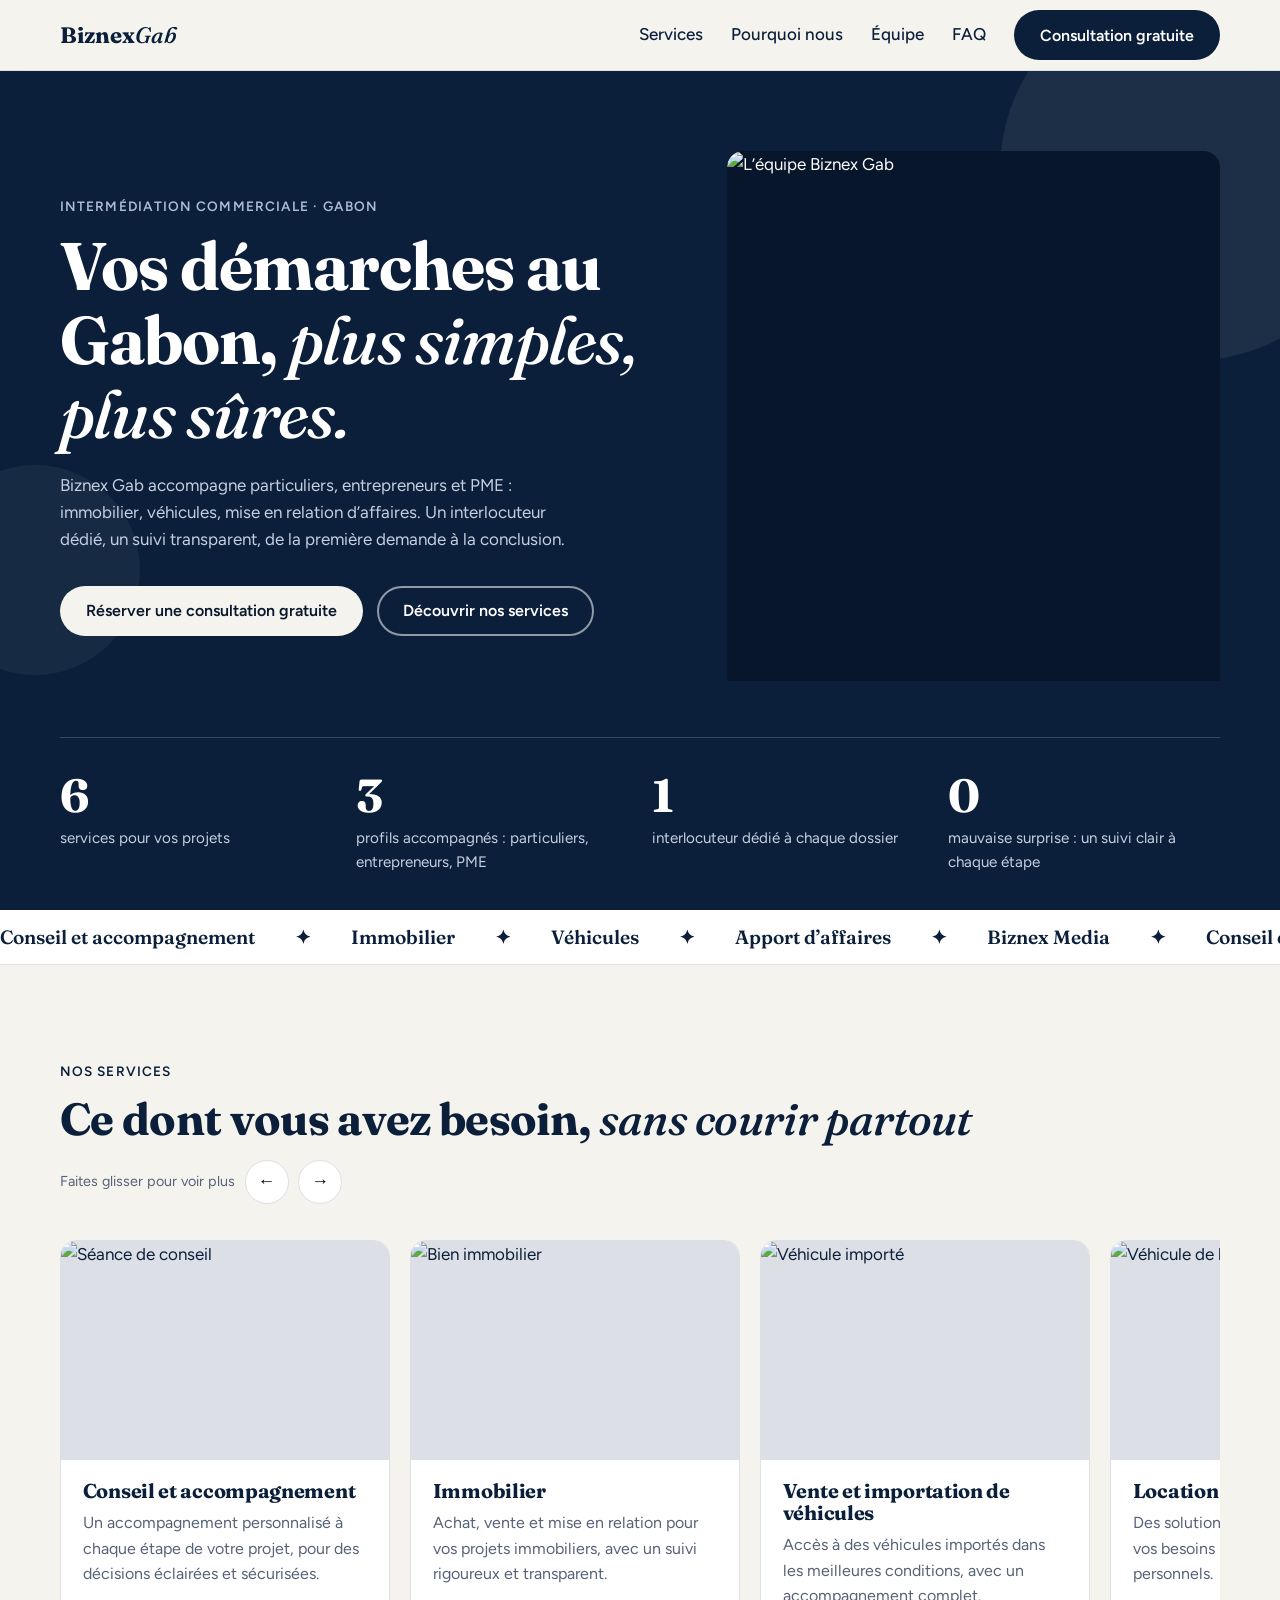
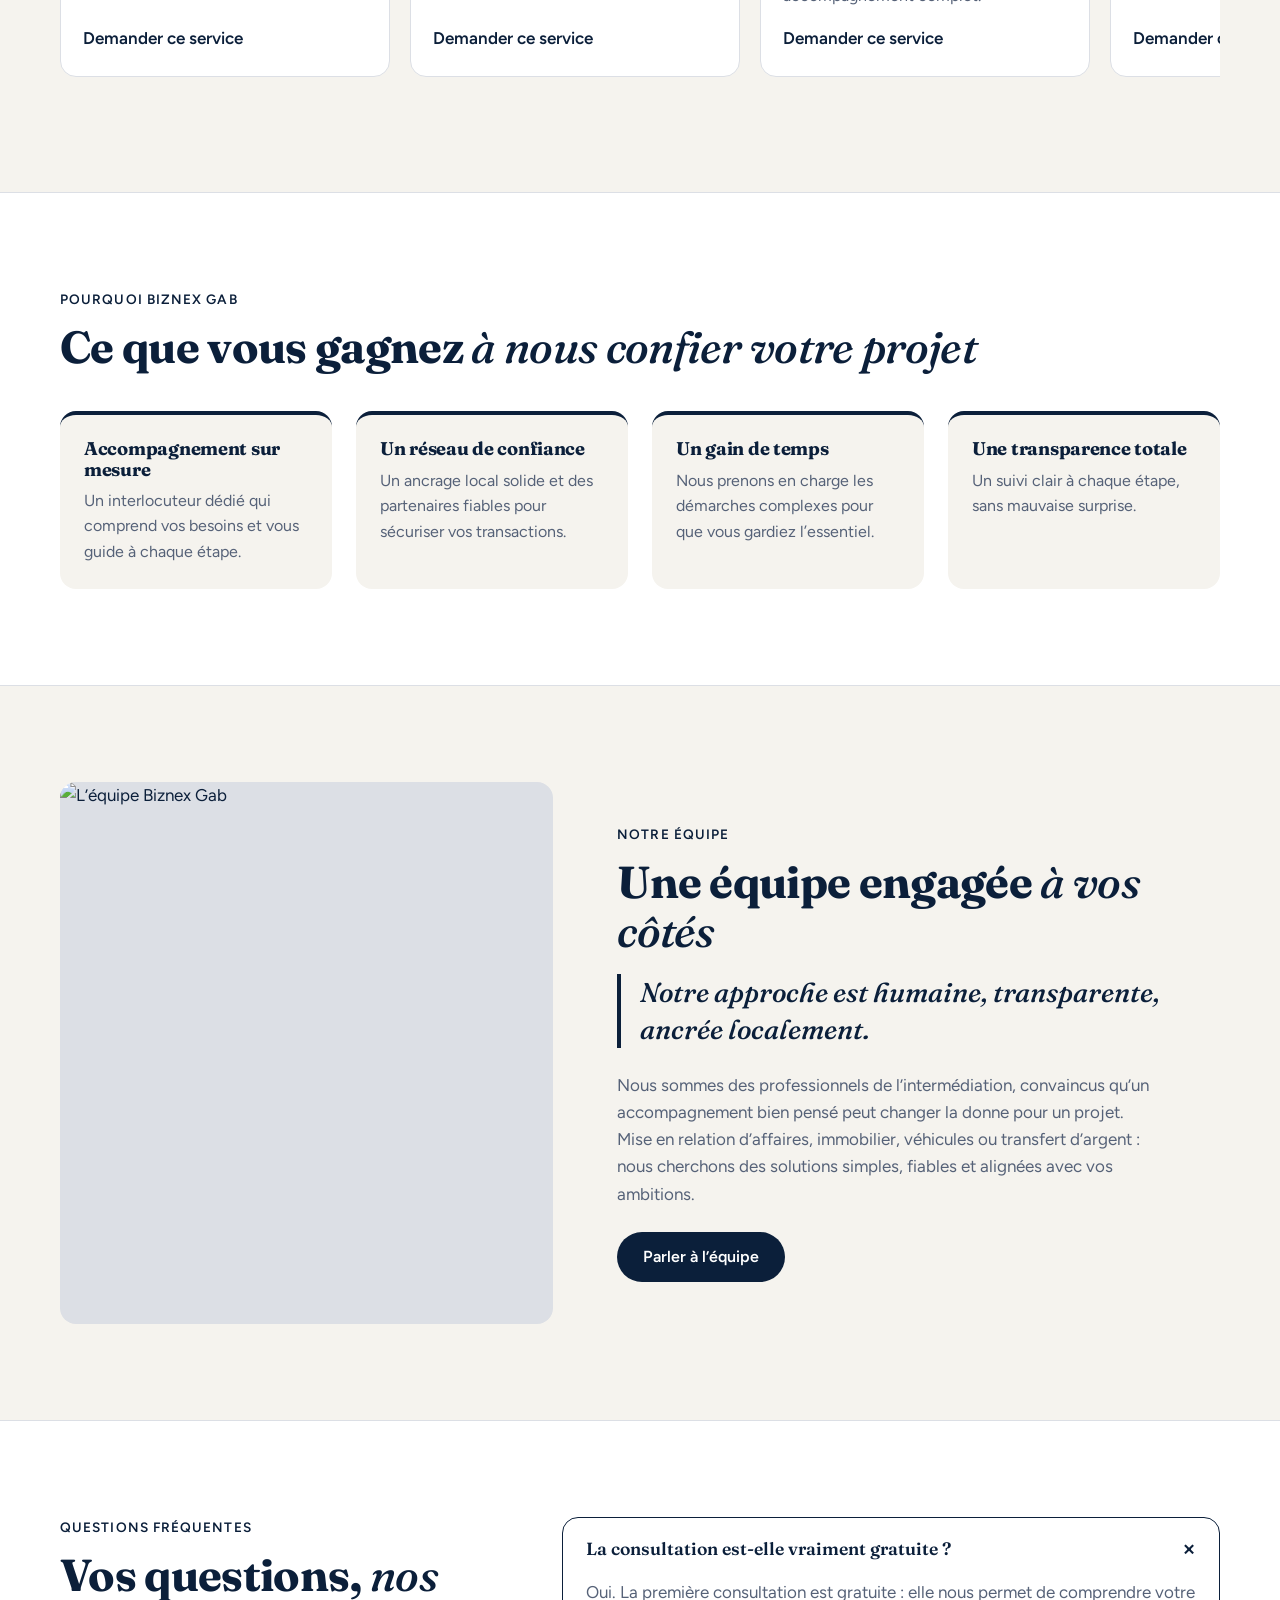
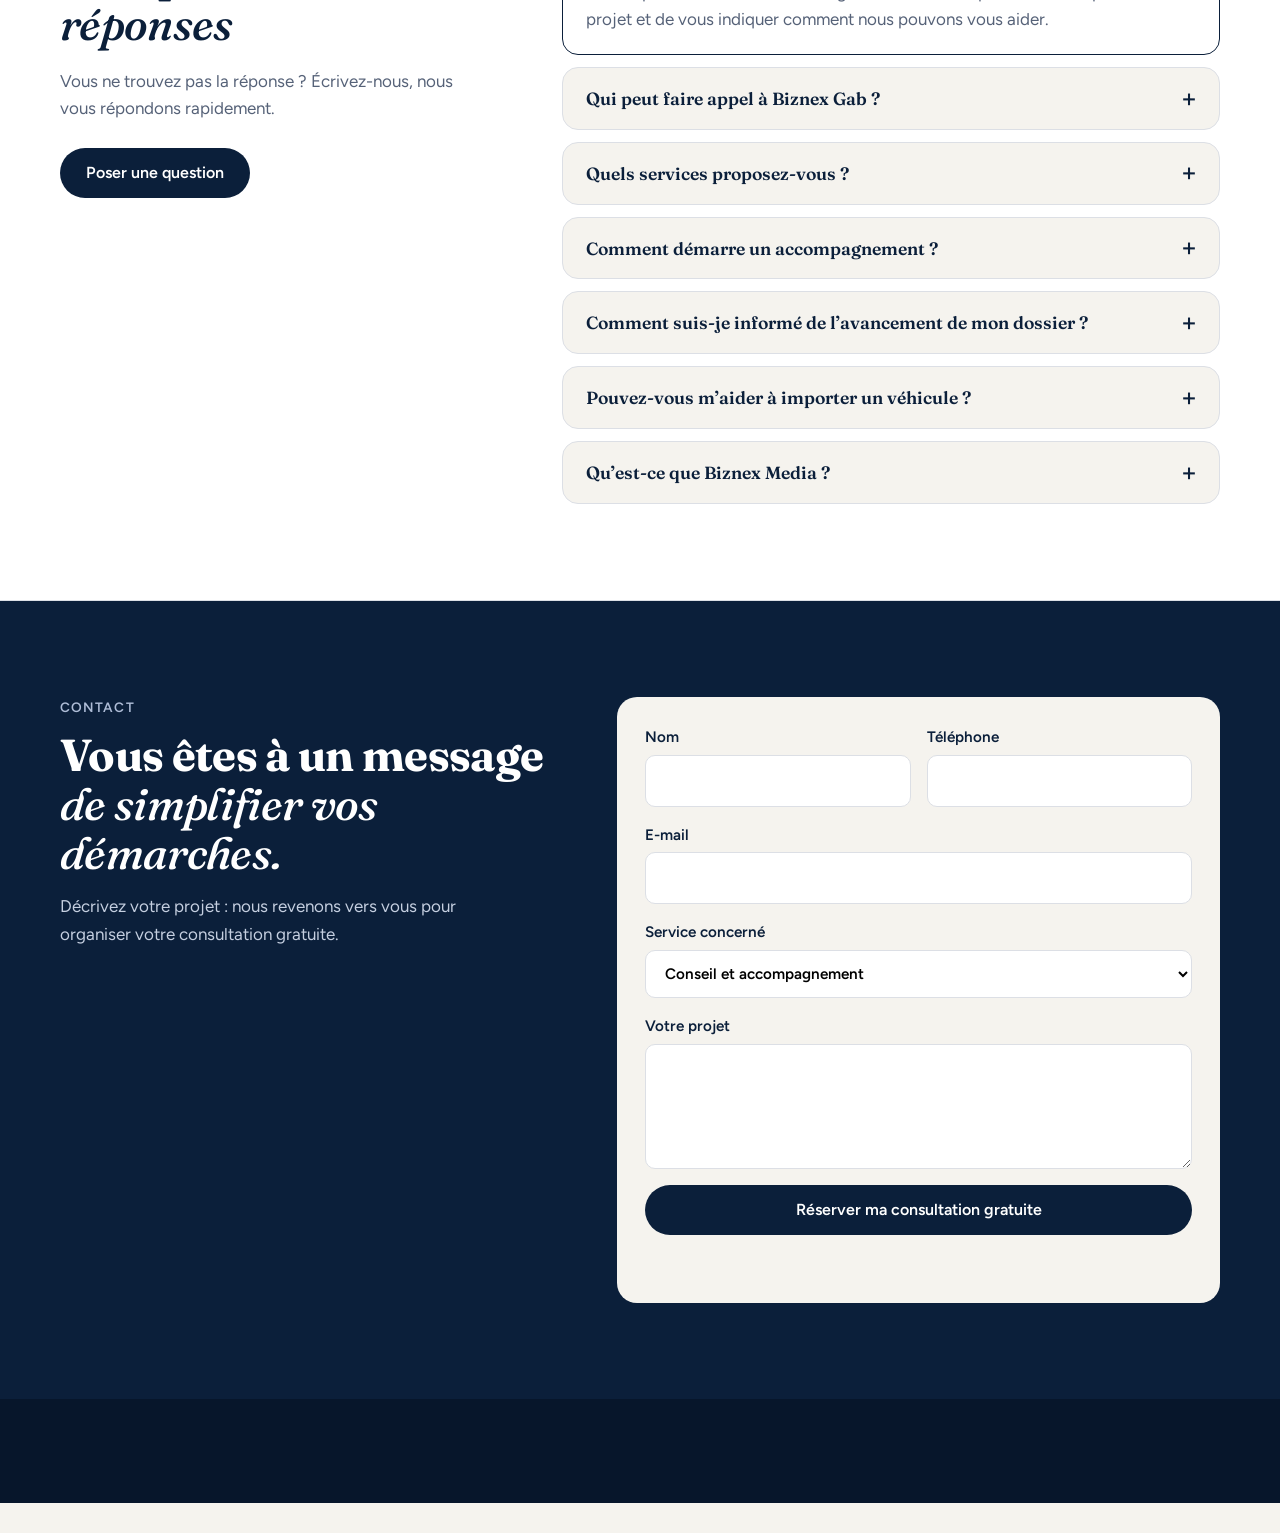
==== index.html @ aa4f8b04 "Refonte complète du site Biznex Gab" ====
<!DOCTYPE html>
<html lang="fr">
<head>
<meta charset="utf-8">
<meta name="viewport" content="width=device-width, initial-scale=1">
<meta name="theme-color" content="#0b1f3a">
<meta name="color-scheme" content="only light">
<title>Biznex Gab – Intermédiation commerciale au Gabon</title>
<meta name="description" content="Biznex Gab accompagne particuliers, entrepreneurs et PME au Gabon : immobilier, véhicules, apport d’affaires, conseil et podcasts.">
<link rel="preconnect" href="https://fonts.googleapis.com">
<link rel="preconnect" href="https://fonts.gstatic.com" crossorigin>
<link href="https://fonts.googleapis.com/css2?family=Fraunces:ital,opsz,wght@0,9..144,600;0,9..144,700;1,9..144,500&family=Figtree:wght@400;500;600&display=swap" rel="stylesheet">
<link rel="stylesheet" href="css/style.css">
<script>document.documentElement.classList.add('js')</script>
<script type="application/ld+json">
{
  "@context": "https://schema.org",
  "@type": "FAQPage",
  "mainEntity": [
    {
      "@type": "Question",
      "name": "La consultation est-elle vraiment gratuite ?",
      "acceptedAnswer": {
        "@type": "Answer",
        "text": "Oui. La première consultation est gratuite : elle nous permet de comprendre votre projet et de vous indiquer comment nous pouvons vous aider."
      }
    },
    {
      "@type": "Question",
      "name": "Qui peut faire appel à Biznex Gab ?",
      "acceptedAnswer": {
        "@type": "Answer",
        "text": "Les particuliers, les entrepreneurs et les PME qui ont un projet ou une démarche à mener au Gabon : immobilier, véhicules, mise en relation d’affaires ou conseil."
      }
    },
    {
      "@type": "Question",
      "name": "Quels services proposez-vous ?",
      "acceptedAnswer": {
        "@type": "Answer",
        "text": "Conseil et accompagnement, immobilier (achat, vente, mise en relation), vente et importation de véhicules, location de véhicules, apport d’affaires, et production de podcasts entrepreneuriaux avec Biznex Media."
      }
    },
    {
      "@type": "Question",
      "name": "Comment démarre un accompagnement ?",
      "acceptedAnswer": {
        "@type": "Answer",
        "text": "Vous nous décrivez votre projet via le formulaire de contact. Un interlocuteur dédié vous répond pour organiser votre consultation, puis vous guide à chaque étape."
      }
    },
    {
      "@type": "Question",
      "name": "Comment suis-je informé de l’avancement de mon dossier ?",
      "acceptedAnswer": {
        "@type": "Answer",
        "text": "Vous avez un interlocuteur unique et un suivi clair à chaque étape, pour éviter toute mauvaise surprise."
      }
    },
    {
      "@type": "Question",
      "name": "Pouvez-vous m’aider à importer un véhicule ?",
      "acceptedAnswer": {
        "@type": "Answer",
        "text": "Oui. Nous vous donnons accès à des véhicules importés et vous accompagnons de bout en bout dans la démarche."
      }
    },
    {
      "@type": "Question",
      "name": "Qu’est-ce que Biznex Media ?",
      "acceptedAnswer": {
        "@type": "Answer",
        "text": "C’est notre activité de conception et de production de podcasts entrepreneuriaux."
      }
    }
  ]
}
</script>
</head>
<body>

<div class="progress" id="progress"></div>
<header>
  <div class="wrap nav">
    <a class="logo" href="#haut" aria-label="Biznex Gab, accueil">Biznex<span>Gab</span></a>
    <button class="burger" aria-label="Ouvrir le menu" aria-expanded="false" aria-controls="menu"><span></span><span></span><span></span></button>
    <nav aria-label="Navigation principale">
      <ul id="menu">
        <li><a href="#services">Services</a></li>
        <li><a href="#pourquoi">Pourquoi nous</a></li>
        <li><a href="#equipe">Équipe</a></li>
        <li><a href="#faq">FAQ</a></li>
        <li><a class="btn btn-nuit" href="#contact">Consultation gratuite</a></li>
      </ul>
    </nav>
  </div>
</header>

<main id="haut">
  <section class="hero">
    <span class="orb a"></span><span class="orb b"></span>
    <div class="wrap">
      <div class="hero-grid">
        <div>
          <span class="eyebrow">Intermédiation commerciale · Gabon</span>
          <h1>Vos démarches au Gabon, <em>plus simples, plus sûres.</em></h1>
          <p class="lead">Biznex Gab accompagne particuliers, entrepreneurs et PME : immobilier, véhicules, mise en relation d’affaires. Un interlocuteur dédié, un suivi transparent, de la première demande à la conclusion.</p>
          <div class="actions">
            <a class="btn btn-clair" href="#contact">Réserver une consultation gratuite</a>
            <a class="btn btn-ligne" href="#services">Découvrir nos services</a>
          </div>
        </div>
        <div class="hero-img"><img src="https://biznexgab.com/wp-content/uploads/2026/07/IMG_7261.webp" alt="L’équipe Biznex Gab"></div>
      </div>
      <div class="chiffres">
        <div><strong data-n="6">0</strong><span>services pour vos projets</span></div>
        <div><strong data-n="3">0</strong><span>profils accompagnés : particuliers, entrepreneurs, PME</span></div>
        <div><strong data-n="1">0</strong><span>interlocuteur dédié à chaque dossier</span></div>
        <div><strong data-n="0">0</strong><span>mauvaise surprise : un suivi clair à chaque étape</span></div>
      </div>
    </div>
  </section>

  <div class="marquee" aria-hidden="true">
    <div class="marquee-track">
      <div><span>Conseil et accompagnement</span><span>✦</span><span>Immobilier</span><span>✦</span><span>Véhicules</span><span>✦</span><span>Apport d’affaires</span><span>✦</span><span>Biznex Media</span><span>✦</span></div>
      <div><span>Conseil et accompagnement</span><span>✦</span><span>Immobilier</span><span>✦</span><span>Véhicules</span><span>✦</span><span>Apport d’affaires</span><span>✦</span><span>Biznex Media</span><span>✦</span></div>
    </div>
  </div>

  <section id="services">
    <div class="wrap">
      <div class="tete">
        <div><span class="eyebrow">Nos services</span><h2>Ce dont vous avez besoin, <em>sans courir partout</em></h2></div>
        <div class="fleches"><span>Faites glisser pour voir plus</span>
          <button class="fl" id="prev" aria-label="Services précédents">←</button>
          <button class="fl" id="next" aria-label="Services suivants">→</button></div>
      </div>
      <div class="piste" id="piste" tabindex="0" aria-label="Liste des services">
        <article class="carte"><img src="https://biznexgab.com/wp-content/uploads/2026/07/IMG_7253.avif" alt="Séance de conseil" loading="lazy"><div><h3>Conseil et accompagnement</h3><p>Un accompagnement personnalisé à chaque étape de votre projet, pour des décisions éclairées et sécurisées.</p><a href="#contact" data-service="Conseil et accompagnement">Demander ce service</a></div></article>
        <article class="carte"><img src="https://biznexgab.com/wp-content/uploads/2026/07/IMG_7255.avif" alt="Bien immobilier" loading="lazy"><div><h3>Immobilier</h3><p>Achat, vente et mise en relation pour vos projets immobiliers, avec un suivi rigoureux et transparent.</p><a href="#contact" data-service="Immobilier">Demander ce service</a></div></article>
        <article class="carte"><img src="https://biznexgab.com/wp-content/uploads/2026/07/IMG_7257.jpg" alt="Véhicule importé" loading="lazy"><div><h3>Vente et importation de véhicules</h3><p>Accès à des véhicules importés dans les meilleures conditions, avec un accompagnement complet.</p><a href="#contact" data-service="Vente et importation de véhicules">Demander ce service</a></div></article>
        <article class="carte"><img src="https://biznexgab.com/wp-content/uploads/2026/07/IMG_7258.avif" alt="Véhicule de location" loading="lazy"><div><h3>Location de véhicules</h3><p>Des solutions de location adaptées à vos besoins professionnels ou personnels.</p><a href="#contact" data-service="Location de véhicules">Demander ce service</a></div></article>
        <article class="carte"><img src="https://biznexgab.com/wp-content/uploads/2026/07/IMG_7252.jpg" alt="Rencontre d’affaires" loading="lazy"><div><h3>Apport d’affaires</h3><p>Mise en relation stratégique entre entreprises et investisseurs pour concrétiser vos projets d’affaires.</p><a href="#contact" data-service="Apport d’affaires">Demander ce service</a></div></article>
        <article class="carte"><img src="https://biznexgab.com/wp-content/uploads/2026/10/IMG_8871.jpg" alt="Enregistrement de podcast" loading="lazy"><div><h3>Biznex Media</h3><p>Conception et production de podcasts entrepreneuriaux.</p><a href="#contact" data-service="Biznex Media (podcasts)">Demander ce service</a></div></article>
      </div>
    </div>
  </section>

  <section id="pourquoi">
    <div class="wrap">
      <span class="eyebrow">Pourquoi Biznex Gab</span>
      <h2>Ce que vous gagnez <em>à nous confier votre projet</em></h2>
      <div class="engage">
        <div><h3>Accompagnement sur mesure</h3><p>Un interlocuteur dédié qui comprend vos besoins et vous guide à chaque étape.</p></div>
        <div><h3>Un réseau de confiance</h3><p>Un ancrage local solide et des partenaires fiables pour sécuriser vos transactions.</p></div>
        <div><h3>Un gain de temps</h3><p>Nous prenons en charge les démarches complexes pour que vous gardiez l’essentiel.</p></div>
        <div><h3>Une transparence totale</h3><p>Un suivi clair à chaque étape, sans mauvaise surprise.</p></div>
      </div>
    </div>
  </section>

  <section id="equipe">
    <div class="wrap equipe">
      <img src="https://biznexgab.com/wp-content/uploads/2026/07/IMG_7261.webp" alt="L’équipe Biznex Gab" loading="lazy">
      <div>
        <span class="eyebrow">Notre équipe</span>
        <h2>Une équipe engagée <em>à vos côtés</em></h2>
        <blockquote>Notre approche est humaine, transparente, ancrée localement.</blockquote>
        <p>Nous sommes des professionnels de l’intermédiation, convaincus qu’un accompagnement bien pensé peut changer la donne pour un projet. Mise en relation d’affaires, immobilier, véhicules ou transfert d’argent : nous cherchons des solutions simples, fiables et alignées avec vos ambitions.</p>
        <a class="btn btn-nuit" href="#contact">Parler à l’équipe</a>
      </div>
    </div>
  </section>

  <section id="faq">
    <div class="wrap faq-grid">
      <div>
        <span class="eyebrow">Questions fréquentes</span>
        <h2>Vos questions, <em>nos réponses</em></h2>
        <p class="faq-intro">Vous ne trouvez pas la réponse ? Écrivez-nous, nous vous répondons rapidement.</p>
        <a class="btn btn-nuit" href="#contact">Poser une question</a>
      </div>
      <div class="faq-liste">
        <details open>
          <summary>La consultation est-elle vraiment gratuite ?</summary>
          <div class="faq-rep"><p>Oui. La première consultation est gratuite : elle nous permet de comprendre votre projet et de vous indiquer comment nous pouvons vous aider.</p></div>
        </details>
        <details>
          <summary>Qui peut faire appel à Biznex Gab ?</summary>
          <div class="faq-rep"><p>Les particuliers, les entrepreneurs et les PME qui ont un projet ou une démarche à mener au Gabon : immobilier, véhicules, mise en relation d’affaires ou conseil.</p></div>
        </details>
        <details>
          <summary>Quels services proposez-vous ?</summary>
          <div class="faq-rep"><p>Conseil et accompagnement, immobilier (achat, vente, mise en relation), vente et importation de véhicules, location de véhicules, apport d’affaires, et production de podcasts entrepreneuriaux avec Biznex Media.</p></div>
        </details>
        <details>
          <summary>Comment démarre un accompagnement ?</summary>
          <div class="faq-rep"><p>Vous nous décrivez votre projet via le formulaire de contact. Un interlocuteur dédié vous répond pour organiser votre consultation, puis vous guide à chaque étape.</p></div>
        </details>
        <details>
          <summary>Comment suis-je informé de l’avancement de mon dossier ?</summary>
          <div class="faq-rep"><p>Vous avez un interlocuteur unique et un suivi clair à chaque étape, pour éviter toute mauvaise surprise.</p></div>
        </details>
        <details>
          <summary>Pouvez-vous m’aider à importer un véhicule ?</summary>
          <div class="faq-rep"><p>Oui. Nous vous donnons accès à des véhicules importés et vous accompagnons de bout en bout dans la démarche.</p></div>
        </details>
        <details>
          <summary>Qu’est-ce que Biznex Media ?</summary>
          <div class="faq-rep"><p>C’est notre activité de conception et de production de podcasts entrepreneuriaux.</p></div>
        </details>
      </div>
    </div>
  </section>

  <section id="contact" class="dark">
    <div class="wrap contact">
      <div>
        <span class="eyebrow">Contact</span>
        <h2>Vous êtes à un message <em>de simplifier vos démarches.</em></h2>
        <p class="lead">Décrivez votre projet : nous revenons vers vous pour organiser votre consultation gratuite.</p>
      </div>
      <form id="form" action="https://formspree.io/f/VOTRE_ID" method="POST">
        <div class="duo">
          <label>Nom<input name="nom" required autocomplete="name"></label>
          <label>Téléphone<input name="telephone" type="tel" required autocomplete="tel"></label>
        </div>
        <label>E-mail<input name="email" type="email" required autocomplete="email"></label>
        <label>Service concerné
          <select name="service" id="service">
            <option>Conseil et accompagnement</option><option>Immobilier</option><option>Vente et importation de véhicules</option>
            <option>Location de véhicules</option><option>Apport d’affaires</option><option>Biznex Media (podcasts)</option>
          </select>
        </label>
        <label>Votre projet<textarea name="message" rows="4" required></textarea></label>
        <button class="btn btn-nuit" type="submit">Réserver ma consultation gratuite</button>
        <p class="statut" id="statut" role="status"></p>
      </form>
    </div>
  </section>
</main>

<footer>
  <div class="wrap pied">
    <span>© 2026 Biznex Gab</span>
    <ul><li><a href="#services">Services</a></li><li><a href="#faq">FAQ</a></li><li><a href="#contact">Contact</a></li><li><a href="mentions-legales.html">Mentions légales</a></li></ul>
  </div>
</footer>

<script src="js/main.js" defer></script>
</body>
</html>
---- css/style.css ----
/* ==========================================================
   Biznex Gab – feuille de style
   Sommaire :
   1. Variables et base      5. Services (carrousel)
   2. Boutons                6. Engagements, équipe, FAQ
   3. En-tête et menu        7. Contact et pied de page
   4. Hero et chiffres       8. Animations, responsive
   Palette : bleu nuit (--nuit), blanc, blanc cassé (--creme)
   ========================================================== */

:root {
  --nuit: #0b1f3a;
  --nuit2: #07162b;
  --creme: #f5f3ee;
  --papier: #f5f3ee;
  --blanc: #fff;
  --encre: #0b1f3a;
  --gris: #566278;
  --trait: #dcdfe5;
  --r: 16px;
  --max: 1160px
}

*,
*::before,
*::after {
  box-sizing: border-box
}

html {
  scroll-behavior: smooth;
  scroll-padding-top: 84px
}

body {
  margin: 0;
  font: 400 1.0625rem/1.6 'Figtree', system-ui, sans-serif;
  color: var(--encre);
  background: var(--papier)
}

h1,
h2,
h3 {
  font-family: 'Fraunces', Georgia, serif;
  margin: 0;
  line-height: 1.1;
  letter-spacing: -.015em
}

h1 em,
h2 em {
  font-style: italic;
  font-weight: 500
}

img {
  max-width: 100%;
  display: block
}

a {
  color: inherit
}

:focus-visible {
  outline: 3px solid var(--nuit);
  outline-offset: 3px;
  border-radius: 4px
}

.hero :focus-visible,
.dark :focus-visible {
  outline-color: var(--creme)
}

.wrap {
  width: min(var(--max), 100% - 2.5rem);
  margin-inline: auto
}

section {
  padding: clamp(3.5rem, 8vw, 6rem) 0
}

.eyebrow {
  display: block;
  font-size: .85rem;
  font-weight: 600;
  letter-spacing: .08em;
  text-transform: uppercase;
  color: var(--nuit);
  margin-bottom: .7rem
}

.dark .eyebrow,
.hero .eyebrow {
  color: #aebcd6
}

h2 {
  font-size: clamp(1.9rem, 3.8vw, 2.8rem);
  font-weight: 700
}

.btn {
  display: inline-block;
  padding: .85rem 1.5rem;
  border-radius: 999px;
  font: 600 1rem 'Figtree', sans-serif;
  text-decoration: none;
  border: 2px solid transparent;
  cursor: pointer;
  transition: transform .2s, background .2s
}

.btn:hover {
  transform: translateY(-2px)
}

.btn-clair {
  background: var(--creme);
  color: var(--nuit2)
}

.btn-clair:hover {
  background: #fff
}

.btn-nuit {
  background: var(--nuit);
  color: #fff
}

.btn-nuit:hover {
  background: var(--nuit2)
}

.btn-ligne {
  border-color: rgba(255, 255, 255, .55);
  color: #fff
}

.btn-ligne:hover {
  background: rgba(255, 255, 255, .1)
}

/* En-tête */
header {
  position: sticky;
  top: 0;
  z-index: 50;
  background: rgba(245, 243, 238, .93);
  backdrop-filter: blur(10px);
  border-bottom: 1px solid var(--trait)
}

.nav {
  display: flex;
  align-items: center;
  justify-content: space-between;
  height: 70px
}

.logo {
  font: 700 1.4rem 'Fraunces', serif;
  text-decoration: none
}

.logo span {
  font-style: italic;
  font-weight: 500
}

nav ul {
  display: flex;
  gap: 1.75rem;
  align-items: center;
  list-style: none;
  margin: 0;
  padding: 0
}

nav a {
  text-decoration: none;
  font-weight: 500
}

nav a:not(.btn):hover {
  color: var(--nuit);
  text-decoration: underline;
  text-decoration-color: var(--nuit);
  text-decoration-thickness: 3px;
  text-underline-offset: 6px
}

.burger {
  display: none;
  background: none;
  border: 0;
  padding: .5rem;
  cursor: pointer
}

.burger span {
  display: block;
  width: 24px;
  height: 2px;
  background: var(--encre);
  margin: 5px 0
}

/* Hero */
.hero {
  background: var(--nuit);
  color: #fff;
  padding: clamp(3rem, 7vw, 5rem) 0 0;
  overflow: hidden
}

.hero-grid {
  display: grid;
  grid-template-columns: 1.1fr .9fr;
  gap: clamp(2rem, 5vw, 4rem);
  align-items: center
}

.hero h1 {
  font-size: clamp(2.4rem, 5.6vw, 4.2rem);
  font-weight: 700
}

.hero .lead {
  color: #c5cfe0;
  max-width: 33rem;
  margin: 1.3rem 0 2rem
}

.actions {
  display: flex;
  gap: .9rem;
  flex-wrap: wrap
}

.hero-img {
  position: relative
}

.hero-img img {
  border-radius: var(--r) var(--r) 0 0;
  aspect-ratio: 4/4.3;
  object-fit: cover;
  width: 100%;
  background: var(--nuit2)
}

.hero .eyebrow,
.hero h1,
.hero .lead,
.actions {
  animation: monte .8s cubic-bezier(.2, .7, .2, 1) both
}

.hero h1 {
  animation-delay: .08s
}

.hero .lead {
  animation-delay: .16s
}

.actions {
  animation-delay: .24s
}

@keyframes monte {
  from {
    opacity: 0;
    transform: translateY(60px)
  }

  to {
    opacity: 1;
    transform: none
  }
}

.chiffres {
  display: grid;
  grid-template-columns: repeat(4, 1fr);
  gap: 1.5rem;
  padding: 2.2rem 0;
  margin-top: clamp(2rem, 5vw, 3.5rem);
  border-top: 1px solid rgba(255, 255, 255, .18)
}

.chiffres strong {
  display: block;
  font: 700 clamp(2rem, 4vw, 2.9rem) 'Fraunces', serif;
  color: #fff;
  line-height: 1
}

.chiffres span {
  display: block;
  margin-top: .4rem;
  font-size: .95rem;
  color: #c5cfe0
}

/* Carrousel */
.tete {
  display: flex;
  justify-content: space-between;
  align-items: end;
  gap: 1rem;
  flex-wrap: wrap;
  margin-bottom: 2rem
}

.fleches {
  display: flex;
  align-items: center;
  gap: .6rem;
  color: var(--gris);
  font-size: .9rem
}

.fl {
  width: 44px;
  height: 44px;
  border-radius: 50%;
  border: 1.5px solid var(--trait);
  background: #fff;
  cursor: pointer;
  font-size: 1.1rem;
  transition: .2s
}

.fl:hover {
  background: var(--nuit);
  color: #fff;
  border-color: var(--nuit)
}

.piste {
  display: flex;
  gap: 1.25rem;
  overflow-x: auto;
  scroll-snap-type: x mandatory;
  padding: .3rem .2rem 1.2rem;
  scrollbar-width: thin;
  scrollbar-color: var(--nuit) var(--trait)
}

.carte {
  flex: 0 0 min(330px, 82%);
  scroll-snap-align: start;
  background: #fff;
  border: 1px solid var(--trait);
  border-radius: var(--r);
  overflow: hidden;
  display: flex;
  flex-direction: column;
  transition: transform .25s, box-shadow .25s
}

.carte:hover {
  transform: translateY(-4px);
  box-shadow: 0 16px 34px rgba(11, 31, 58, .15)
}

.carte img {
  width: 100%;
  aspect-ratio: 3/2;
  object-fit: cover;
  background: var(--trait)
}

.carte div {
  padding: 1.25rem 1.35rem 1.5rem;
  display: flex;
  flex-direction: column;
  flex: 1
}

.carte h3 {
  font-size: 1.25rem;
  margin-bottom: .5rem
}

.carte p {
  margin: 0 0 1rem;
  color: var(--gris);
  font-size: 1rem;
  flex: 1
}

.carte a {
  font-weight: 600;
  color: var(--nuit);
  text-decoration: none
}

.carte a:hover {
  text-decoration: underline;
  text-underline-offset: 4px
}

/* Engagements */
#pourquoi {
  background: #fff;
  border-block: 1px solid var(--trait)
}

.engage {
  display: grid;
  grid-template-columns: repeat(4, 1fr);
  gap: 1.5rem;
  margin-top: 2.5rem
}

.engage div {
  background: var(--papier);
  border-radius: var(--r);
  padding: 1.5rem;
  border-top: 4px solid var(--nuit)
}

.engage h3 {
  font-size: 1.15rem;
  margin-bottom: .5rem
}

.engage p {
  margin: 0;
  color: var(--gris);
  font-size: 1rem
}

/* Équipe / citation */
.equipe {
  display: grid;
  grid-template-columns: .9fr 1.1fr;
  gap: clamp(2rem, 5vw, 4rem);
  align-items: center
}

.equipe img {
  border-radius: var(--r);
  width: 100%;
  aspect-ratio: 4/4.4;
  object-fit: cover;
  background: var(--trait)
}

blockquote {
  margin: 1.2rem 0 1.5rem;
  padding-left: 1.2rem;
  border-left: 4px solid var(--nuit);
  font: 500 italic clamp(1.3rem, 2.4vw, 1.7rem)/1.35 'Fraunces', serif
}

.equipe p {
  color: var(--gris);
  max-width: 34rem;
  margin: 0 0 1.5rem
}

/* Contact */
.dark {
  background: var(--nuit);
  color: #fff
}

.contact {
  display: grid;
  grid-template-columns: .9fr 1.1fr;
  gap: clamp(2rem, 5vw, 4rem);
  align-items: start
}

.dark .lead {
  color: #c5cfe0;
  margin-top: 1rem;
  max-width: 27rem
}

form {
  background: var(--papier);
  color: var(--encre);
  padding: 1.75rem;
  border-radius: 20px;
  display: grid;
  gap: 1rem
}

label {
  font-weight: 600;
  font-size: .95rem;
  display: grid;
  gap: .35rem
}

input,
select,
textarea {
  font: inherit;
  padding: .8rem .9rem;
  border: 1.5px solid var(--trait);
  border-radius: 10px;
  background: #fff;
  width: 100%
}

input:focus,
select:focus,
textarea:focus {
  outline: 3px solid var(--nuit);
  border-color: var(--encre)
}

.duo {
  display: grid;
  grid-template-columns: 1fr 1fr;
  gap: 1rem
}

.statut {
  margin: 0;
  font-weight: 600;
  min-height: 1.5rem
}

footer {
  background: var(--nuit2);
  color: #b3bfd3;
  padding: 2.5rem 0;
  font-size: .95rem
}

.pied {
  display: flex;
  justify-content: space-between;
  flex-wrap: wrap;
  gap: 1rem
}

footer ul {
  display: flex;
  gap: 1.5rem;
  list-style: none;
  margin: 0;
  padding: 0;
  flex-wrap: wrap
}

footer a {
  text-decoration: none
}

footer a:hover {
  color: #fff
}

/* FAQ */
#faq {
  background: #fff;
  border-block: 1px solid var(--trait)
}

.faq-grid {
  display: grid;
  grid-template-columns: .8fr 1.2fr;
  gap: clamp(2rem, 5vw, 4rem);
  align-items: start
}

.faq-intro {
  color: var(--gris);
  margin: 1.2rem 0 1.6rem;
  max-width: 26rem
}

.faq-liste {
  display: grid;
  gap: .75rem
}

details {
  background: var(--papier);
  border: 1px solid var(--trait);
  border-radius: var(--r);
  transition: border-color .2s, background .2s
}

details[open] {
  border-color: var(--nuit);
  background: #fff
}

summary {
  list-style: none;
  cursor: pointer;
  padding: 1.1rem 1.4rem;
  font: 600 1.1rem 'Fraunces', serif;
  display: flex;
  justify-content: space-between;
  align-items: center;
  gap: 1rem
}

summary::-webkit-details-marker {
  display: none
}

summary::after {
  content: "+";
  font: 500 1.6rem/1 'Figtree', sans-serif;
  flex: none;
  transition: transform .3s
}

details[open] summary::after {
  transform: rotate(45deg)
}

.faq-rep {
  padding: 0 1.4rem 1.3rem;
  color: var(--gris)
}

.faq-rep p {
  margin: 0
}

details[open] .faq-rep {
  animation: deplie .35s ease
}

@keyframes deplie {
  from {
    opacity: 0;
    transform: translateY(-8px)
  }

  to {
    opacity: 1;
    transform: none
  }
}

/* Pages de texte (mentions légales) */
.legal {
  padding: clamp(3rem, 7vw, 5rem) 0
}

.legal .wrap {
  max-width: 780px
}

.legal h1 {
  font-size: clamp(2rem, 4.5vw, 3rem);
  margin-bottom: 2rem
}

.legal h2 {
  font-size: 1.4rem;
  margin: 2.2rem 0 .6rem
}

.legal p,
.legal li {
  color: var(--gris)
}

.legal mark {
  background: #e6ebf5;
  color: var(--nuit);
  padding: 0 .3em;
  border-radius: 4px
}

@media (max-width:900px) {

  .hero-grid,
  .equipe,
  .contact,
  .faq-grid {
    grid-template-columns: 1fr
  }

  .hero-img {
    display: none
  }

  .chiffres {
    grid-template-columns: 1fr 1fr
  }

  .engage {
    grid-template-columns: 1fr 1fr
  }

  .burger {
    display: block
  }

  .nav {
    position: relative
  }

  nav ul {
    position: absolute;
    inset: 70px 0 auto 0;
    background: var(--papier);
    flex-direction: column;
    align-items: stretch;
    gap: 0;
    padding: .5rem 1.25rem 1.25rem;
    border-bottom: 1px solid var(--trait);
    display: none
  }

  nav ul.ouvert {
    display: flex
  }

  nav li a:not(.btn) {
    display: block;
    padding: .85rem 0
  }
}

@media (max-width:600px) {

  .engage,
  .duo {
    grid-template-columns: 1fr
  }
}

/* ===== Animations ===== */
.hero,
.hero .wrap {
  position: relative
}

.hero .wrap {
  z-index: 1
}

.orb {
  position: absolute;
  border-radius: 50%;
  background: var(--creme);
  opacity: .07;
  pointer-events: none;
  animation: flotte 14s ease-in-out infinite
}

.orb.a {
  width: 380px;
  height: 380px;
  right: -100px;
  top: -90px
}

.orb.b {
  width: 210px;
  height: 210px;
  left: -70px;
  bottom: 28%;
  opacity: .05;
  animation-duration: 19s;
  animation-delay: -6s
}

@keyframes flotte {

  0%,
  100% {
    transform: translate(0, 0) scale(1)
  }

  50% {
    transform: translate(-34px, 44px) scale(1.14)
  }
}

.hero-img {
  overflow: hidden;
  border-radius: var(--r) var(--r) 0 0
}

.hero-img img {
  animation: zoom 1.8s cubic-bezier(.2, .7, .2, 1) both .2s
}

@keyframes zoom {
  from {
    transform: scale(1.18);
    opacity: 0
  }

  to {
    transform: none;
    opacity: 1
  }
}

.progress {
  position: fixed;
  top: 0;
  left: 0;
  height: 3px;
  width: 100%;
  background: var(--nuit);
  transform-origin: left;
  transform: scaleX(0);
  z-index: 60
}

header {
  transition: box-shadow .3s
}

header.scrolled {
  box-shadow: 0 6px 24px rgba(11, 31, 58, .12)
}

.nav {
  transition: height .3s
}

header.scrolled .nav {
  height: 60px
}

.marquee {
  background: #fff;
  color: var(--nuit);
  border-bottom: 1px solid var(--trait);
  overflow: hidden;
  white-space: nowrap;
  padding: .95rem 0;
  font: 600 1.2rem 'Fraunces', serif
}

.marquee-track {
  display: inline-flex;
  animation: defile 30s linear infinite
}

.marquee:hover .marquee-track {
  animation-play-state: paused
}

.marquee-track div {
  display: inline-flex;
  gap: 2.5rem;
  padding-right: 2.5rem
}

@keyframes defile {
  to {
    transform: translateX(-50%)
  }
}

.js .rev {
  opacity: 0;
  transform: translateY(70px);
  transition: opacity .9s cubic-bezier(.22, 1, .36, 1), transform .9s cubic-bezier(.22, 1, .36, 1);
  transition-delay: var(--d, 0s)
}

.js .rev.vu {
  opacity: 1;
  transform: none
}

/* Les chiffres du hero montent après le titre */
.chiffres {
  animation: monte 1s cubic-bezier(.22, 1, .36, 1) .45s both
}

.carte img {
  transition: transform .7s cubic-bezier(.2, .7, .2, 1)
}

.carte:hover img {
  transform: scale(1.07)
}

.engage div {
  transition: transform .25s, box-shadow .25s
}

.engage div:hover {
  transform: translateY(-5px);
  box-shadow: 0 14px 30px rgba(11, 31, 58, .12)
}

.btn-clair:hover {
  box-shadow: 0 8px 22px rgba(245, 243, 238, .3)
}

@media (prefers-reduced-motion:reduce) {

  *,
  *::before,
  *::after {
    animation-duration: .01ms !important;
    animation-iteration-count: 1 !important;
    scroll-behavior: auto !important
  }

  .js .rev {
    transform: none
  }

  .orb {
    display: none
  }

  .marquee-track {
    animation: none
  }
}
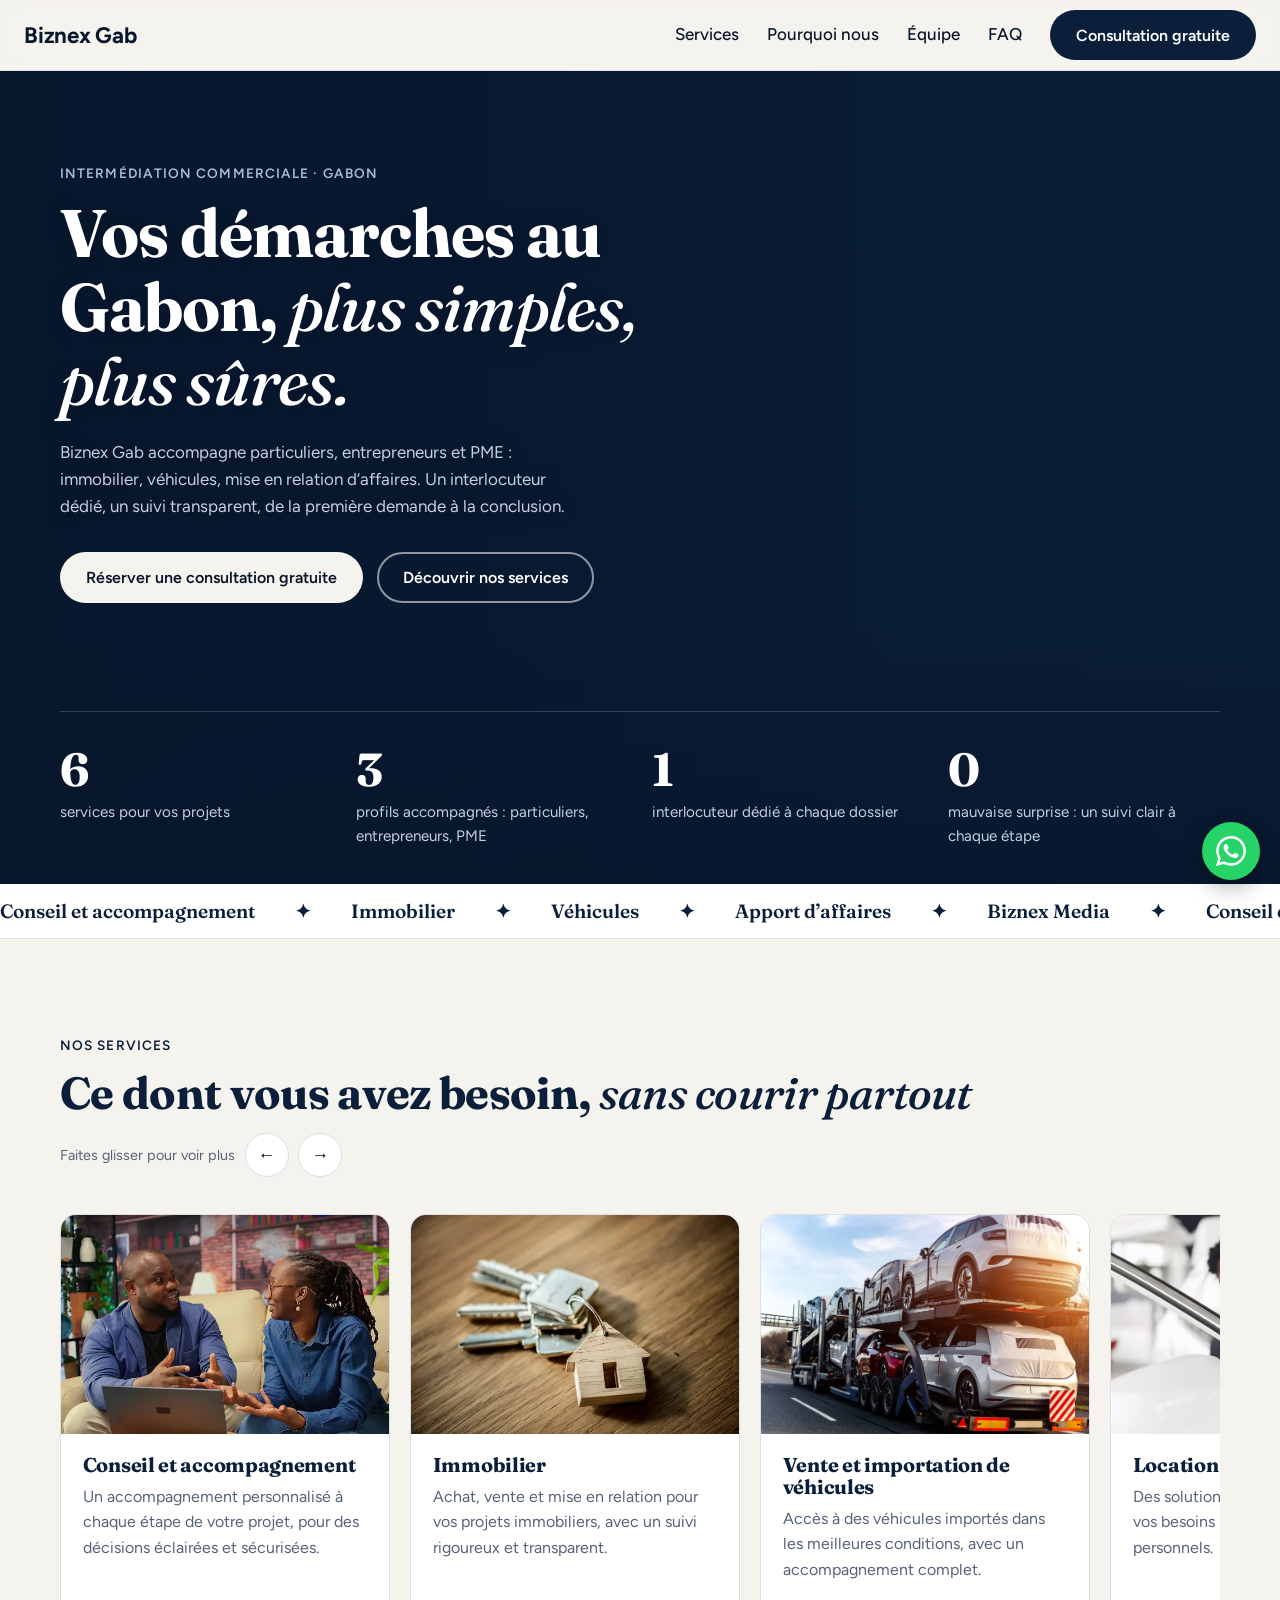
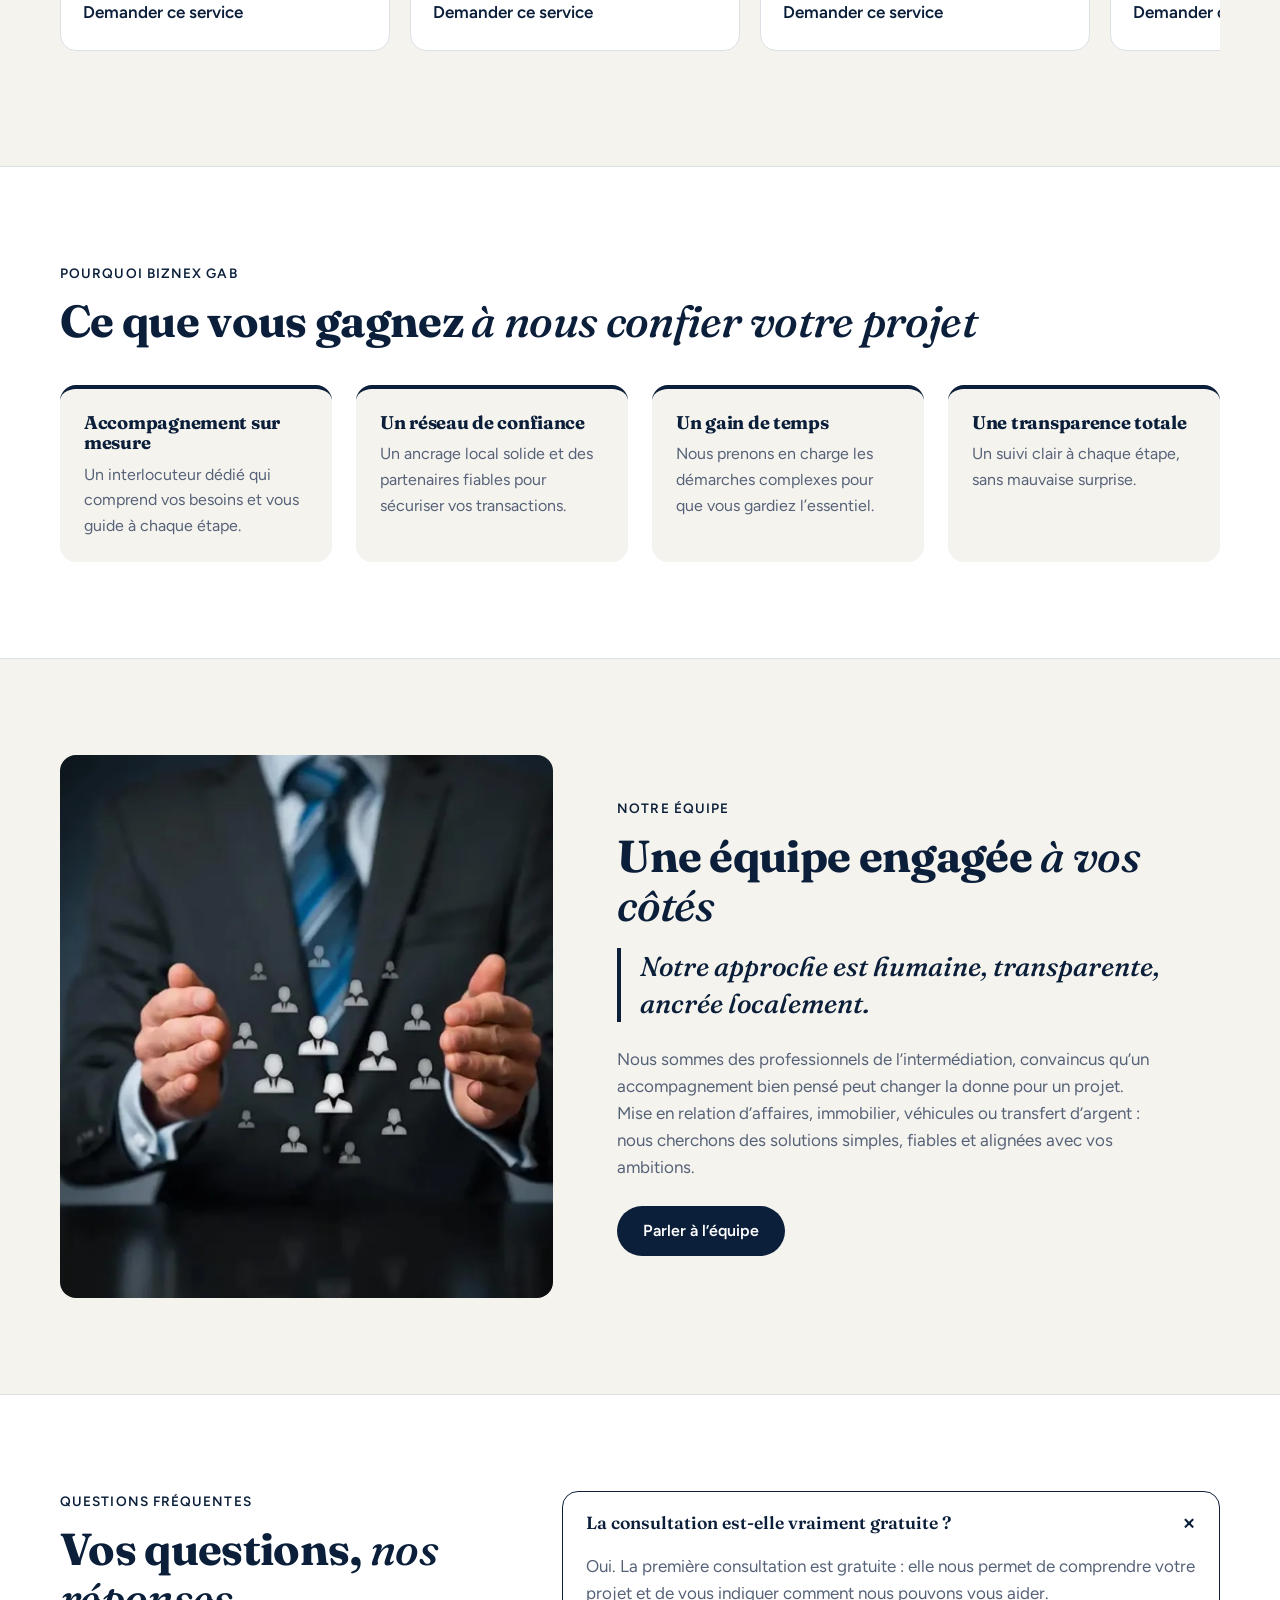
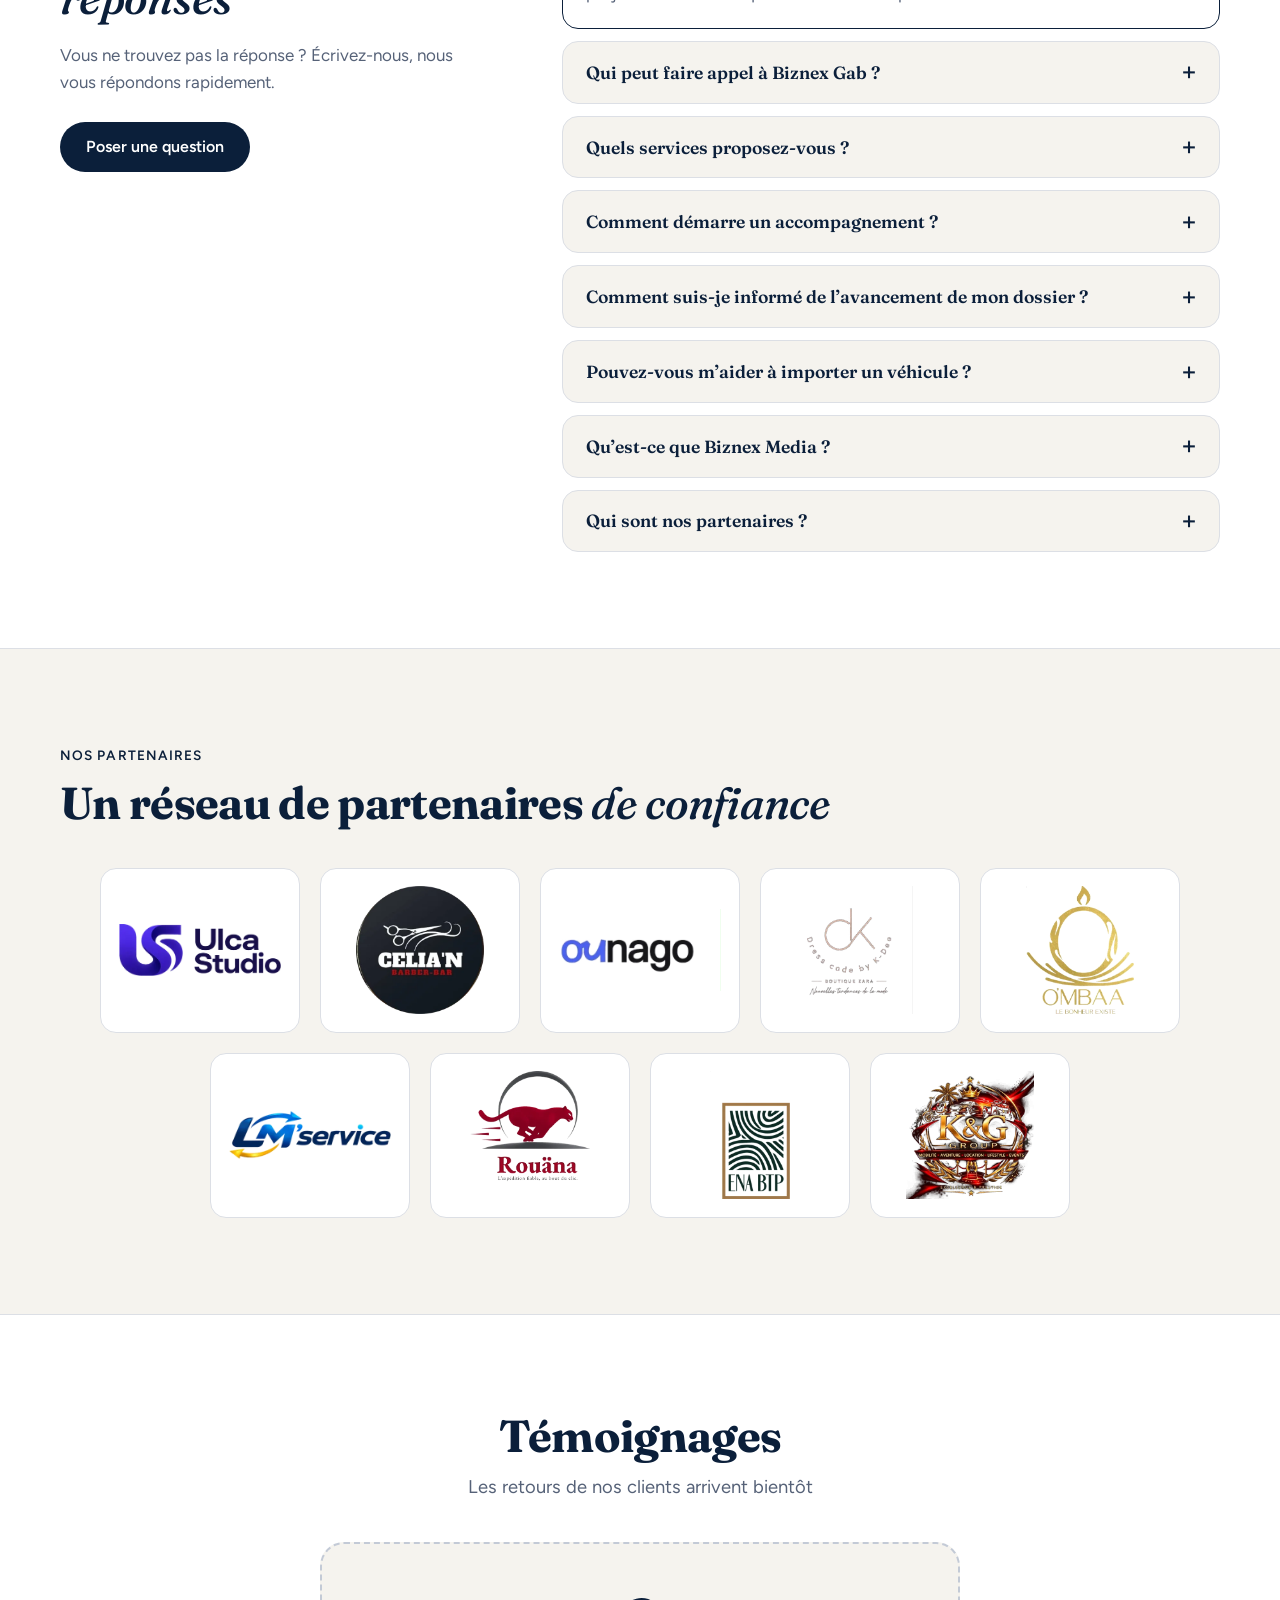
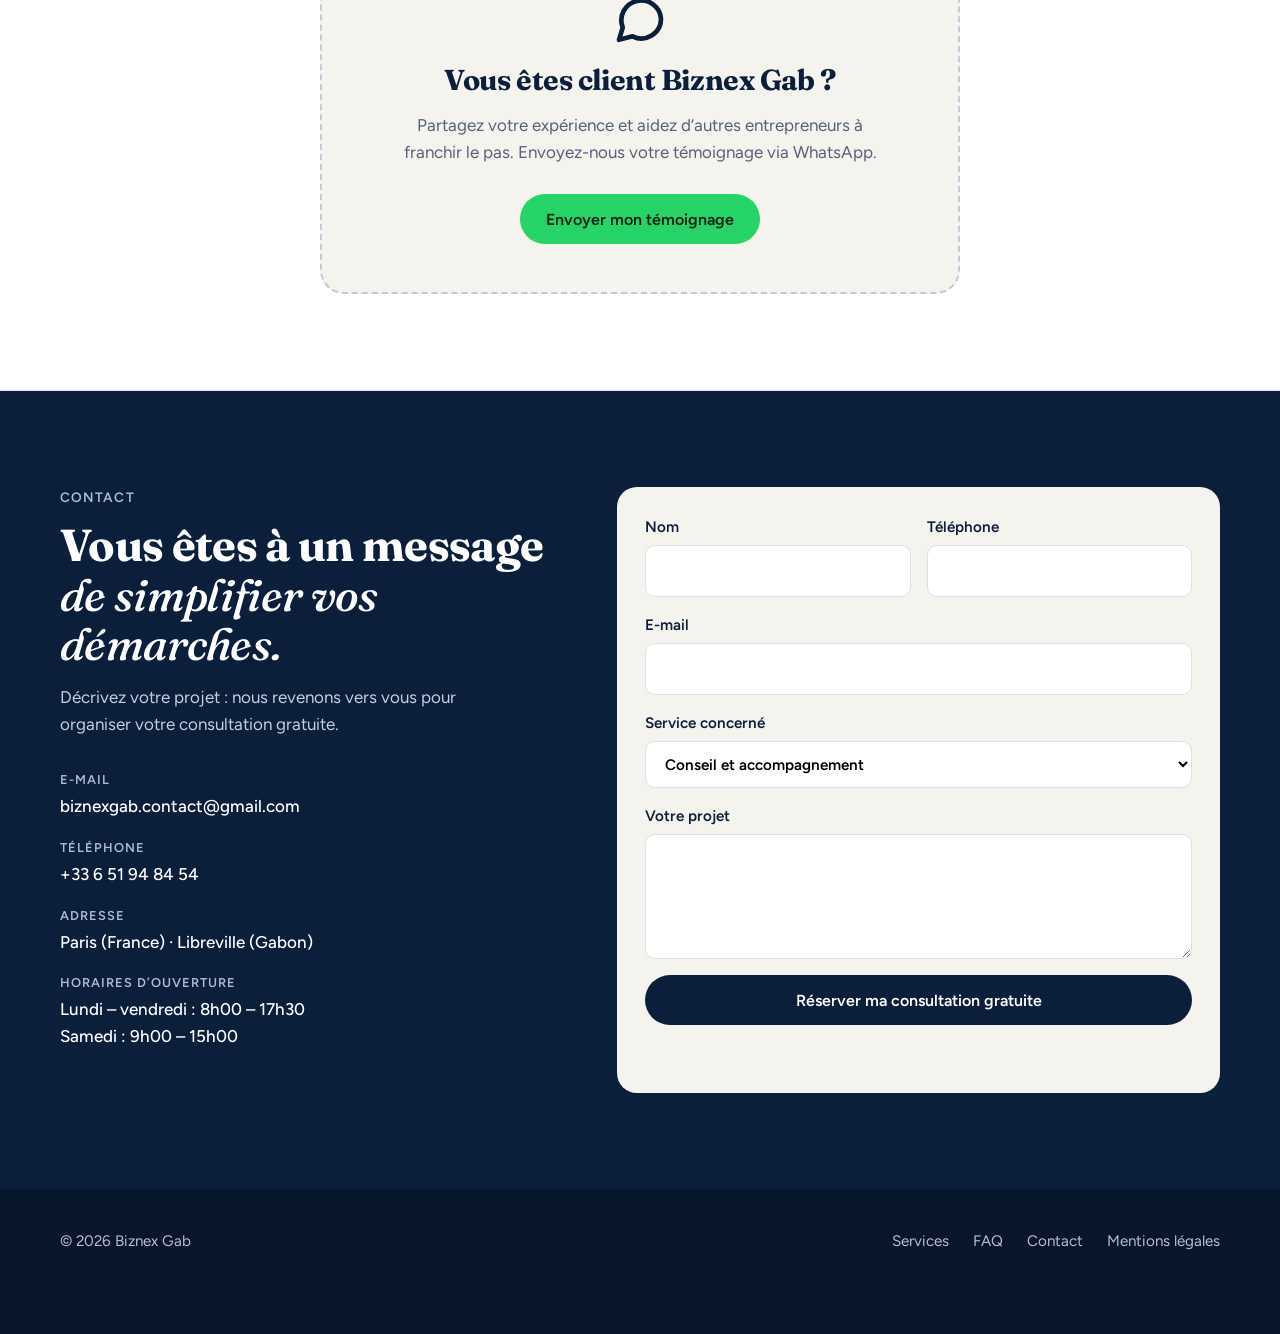
==== commit 44f8723a: "Ajustements demandés par le client : hero, partenaires, témoignages, WhatsApp, coordonnées, mentions" ====
--- a/index.html
+++ b/index.html
@@ -72,6 +72,14 @@
         "@type": "Answer",
         "text": "C’est notre activité de conception et de production de podcasts entrepreneuriaux."
       }
+    },
+    {
+      "@type": "Question",
+      "name": "Qui sont nos partenaires ?",
+      "acceptedAnswer": {
+        "@type": "Answer",
+        "text": "Biznex Gab s’appuie sur un réseau de partenaires de confiance : Ulca Studio, Celia’N Barber-Bar, Ounago, Dress Code by K-Dee (Boutique Zara), O’MBAA, LM’service, Rouäna, ENA BTP et K&G Group. Retrouvez leurs logos dans la section Nos partenaires."
+      }
     }
   ]
 }
@@ -82,7 +90,7 @@
 <div class="progress" id="progress"></div>
 <header>
   <div class="wrap nav">
-    <a class="logo" href="#haut" aria-label="Biznex Gab, accueil">Biznex<span>Gab</span></a>
+    <a class="logo" href="#haut" aria-label="Biznex Gab, accueil">Biznex Gab</a>
     <button class="burger" aria-label="Ouvrir le menu" aria-expanded="false" aria-controls="menu"><span></span><span></span><span></span></button>
     <nav aria-label="Navigation principale">
       <ul id="menu">
@@ -98,7 +106,7 @@
 
 <main id="haut">
   <section class="hero">
-    <span class="orb a"></span><span class="orb b"></span>
+    <div class="hero-bg" aria-hidden="true"><img src="images/IMG_7253_hd.webp" alt=""><img src="images/IMG_7257_hd.webp" alt="" loading="lazy"><img src="images/IMG_7255_hd.webp" alt="" loading="lazy"><img src="images/IMG_7252_hd.webp" alt="" loading="lazy"><img src="images/IMG_7258_hd.webp" alt="" loading="lazy"></div>
     <div class="wrap">
       <div class="hero-grid">
         <div>
@@ -110,7 +118,6 @@
             <a class="btn btn-ligne" href="#services">Découvrir nos services</a>
           </div>
         </div>
-        <div class="hero-img"><img src="https://biznexgab.com/wp-content/uploads/2026/07/IMG_7261.webp" alt="L’équipe Biznex Gab"></div>
       </div>
       <div class="chiffres">
         <div><strong data-n="6">0</strong><span>services pour vos projets</span></div>
@@ -137,12 +144,12 @@
           <button class="fl" id="next" aria-label="Services suivants">→</button></div>
       </div>
       <div class="piste" id="piste" tabindex="0" aria-label="Liste des services">
-        <article class="carte"><img src="https://biznexgab.com/wp-content/uploads/2026/07/IMG_7253.avif" alt="Séance de conseil" loading="lazy"><div><h3>Conseil et accompagnement</h3><p>Un accompagnement personnalisé à chaque étape de votre projet, pour des décisions éclairées et sécurisées.</p><a href="#contact" data-service="Conseil et accompagnement">Demander ce service</a></div></article>
-        <article class="carte"><img src="https://biznexgab.com/wp-content/uploads/2026/07/IMG_7255.avif" alt="Bien immobilier" loading="lazy"><div><h3>Immobilier</h3><p>Achat, vente et mise en relation pour vos projets immobiliers, avec un suivi rigoureux et transparent.</p><a href="#contact" data-service="Immobilier">Demander ce service</a></div></article>
-        <article class="carte"><img src="https://biznexgab.com/wp-content/uploads/2026/07/IMG_7257.jpg" alt="Véhicule importé" loading="lazy"><div><h3>Vente et importation de véhicules</h3><p>Accès à des véhicules importés dans les meilleures conditions, avec un accompagnement complet.</p><a href="#contact" data-service="Vente et importation de véhicules">Demander ce service</a></div></article>
-        <article class="carte"><img src="https://biznexgab.com/wp-content/uploads/2026/07/IMG_7258.avif" alt="Véhicule de location" loading="lazy"><div><h3>Location de véhicules</h3><p>Des solutions de location adaptées à vos besoins professionnels ou personnels.</p><a href="#contact" data-service="Location de véhicules">Demander ce service</a></div></article>
-        <article class="carte"><img src="https://biznexgab.com/wp-content/uploads/2026/07/IMG_7252.jpg" alt="Rencontre d’affaires" loading="lazy"><div><h3>Apport d’affaires</h3><p>Mise en relation stratégique entre entreprises et investisseurs pour concrétiser vos projets d’affaires.</p><a href="#contact" data-service="Apport d’affaires">Demander ce service</a></div></article>
-        <article class="carte"><img src="https://biznexgab.com/wp-content/uploads/2026/10/IMG_8871.jpg" alt="Enregistrement de podcast" loading="lazy"><div><h3>Biznex Media</h3><p>Conception et production de podcasts entrepreneuriaux.</p><a href="#contact" data-service="Biznex Media (podcasts)">Demander ce service</a></div></article>
+        <article class="carte"><img src="images/IMG_7253.webp" alt="Séance de conseil" loading="lazy"><div><h3>Conseil et accompagnement</h3><p>Un accompagnement personnalisé à chaque étape de votre projet, pour des décisions éclairées et sécurisées.</p><a href="#contact" data-service="Conseil et accompagnement">Demander ce service</a></div></article>
+        <article class="carte"><img src="images/IMG_7255.webp" alt="Bien immobilier" loading="lazy"><div><h3>Immobilier</h3><p>Achat, vente et mise en relation pour vos projets immobiliers, avec un suivi rigoureux et transparent.</p><a href="#contact" data-service="Immobilier">Demander ce service</a></div></article>
+        <article class="carte"><img src="images/IMG_7257.webp" alt="Véhicule importé" loading="lazy"><div><h3>Vente et importation de véhicules</h3><p>Accès à des véhicules importés dans les meilleures conditions, avec un accompagnement complet.</p><a href="#contact" data-service="Vente et importation de véhicules">Demander ce service</a></div></article>
+        <article class="carte"><img src="images/IMG_7258.webp" alt="Véhicule de location" loading="lazy"><div><h3>Location de véhicules</h3><p>Des solutions de location adaptées à vos besoins professionnels ou personnels.</p><a href="#contact" data-service="Location de véhicules">Demander ce service</a></div></article>
+        <article class="carte"><img src="images/IMG_7252.webp" alt="Rencontre d’affaires" loading="lazy"><div><h3>Apport d’affaires</h3><p>Mise en relation stratégique entre entreprises et investisseurs pour concrétiser vos projets d’affaires.</p><a href="#contact" data-service="Apport d’affaires">Demander ce service</a></div></article>
+        <article class="carte"><img src="images/IMG_8871.webp" alt="Enregistrement de podcast" loading="lazy"><div><h3>Biznex Media</h3><p>Conception et production de podcasts entrepreneuriaux.</p><a href="#contact" data-service="Biznex Media (podcasts)">Demander ce service</a></div></article>
       </div>
     </div>
   </section>
@@ -162,7 +169,7 @@
 
   <section id="equipe">
     <div class="wrap equipe">
-      <img src="https://biznexgab.com/wp-content/uploads/2026/07/IMG_7261.webp" alt="L’équipe Biznex Gab" loading="lazy">
+      <img src="images/IMG_7261.webp" alt="L’équipe Biznex Gab" loading="lazy">
       <div>
         <span class="eyebrow">Notre équipe</span>
         <h2>Une équipe engagée <em>à vos côtés</em></h2>
@@ -210,6 +217,40 @@
           <summary>Qu’est-ce que Biznex Media ?</summary>
           <div class="faq-rep"><p>C’est notre activité de conception et de production de podcasts entrepreneuriaux.</p></div>
         </details>
+        <details>
+          <summary>Qui sont nos partenaires ?</summary>
+          <div class="faq-rep"><p>Biznex Gab s’appuie sur un réseau de partenaires de confiance : Ulca Studio, Celia’N Barber-Bar, Ounago, Dress Code by K-Dee (Boutique Zara), O’MBAA, LM’service, Rouäna, ENA BTP et K&amp;G Group. Retrouvez leurs logos dans la section <a href="#partenaires">Nos partenaires</a>.</p></div>
+        </details>
+      </div>
+    </div>
+  </section>
+
+  <section id="partenaires">
+    <div class="wrap">
+      <div class="tete"><div><span class="eyebrow">Nos partenaires</span><h2>Un réseau de partenaires <em>de confiance</em></h2></div></div>
+      <ul class="logos">
+      <li><img src="images/partenaires/ulca-studio.webp" alt="Ulca Studio" loading="lazy"></li>
+      <li><img src="images/partenaires/celian-barber-bar.webp" alt="Celia’N Barber-Bar" loading="lazy"></li>
+      <li><img src="images/partenaires/ounago.webp" alt="Ounago" loading="lazy"></li>
+      <li><img src="images/partenaires/dress-code-k-dee.webp" alt="Dress Code by K-Dee, Boutique Zara" loading="lazy"></li>
+      <li><img src="images/partenaires/ombaa.webp" alt="O’MBAA" loading="lazy"></li>
+      <li><img src="images/partenaires/lm-service.webp" alt="LM’service" loading="lazy"></li>
+      <li><img src="images/partenaires/rouana.webp" alt="Rouäna" loading="lazy"></li>
+      <li><img src="images/partenaires/ena-btp.webp" alt="ENA BTP" loading="lazy"></li>
+      <li><img src="images/partenaires/kg-group.webp" alt="K&amp;G Group" loading="lazy"></li>
+      </ul>
+    </div>
+  </section>
+
+  <section id="temoignages">
+    <div class="wrap temo">
+      <h2>Témoignages</h2>
+      <p class="temo-sous">Les retours de nos clients arrivent bientôt</p>
+      <div class="temo-carte">
+        <svg viewBox="0 0 24 24" width="56" height="56" fill="none" stroke="currentColor" stroke-width="2" stroke-linecap="round" stroke-linejoin="round" aria-hidden="true"><path d="M21 11.5a8.4 8.4 0 0 1-12.2 7.5L3 20.5l1.6-5.3A8.5 8.5 0 1 1 21 11.5z"/></svg>
+        <h3>Vous êtes client Biznex Gab ?</h3>
+        <p>Partagez votre expérience et aidez d’autres entrepreneurs à franchir le pas. Envoyez-nous votre témoignage via WhatsApp.</p>
+        <a class="btn btn-wa" href="https://wa.me/33651948454?text=Bonjour%2C%20je%20suis%20client%20Biznex%20Gab%20et%20je%20souhaite%20partager%20mon%20t%C3%A9moignage." target="_blank" rel="noopener">Envoyer mon témoignage</a>
       </div>
     </div>
   </section>
@@ -220,8 +261,14 @@
         <span class="eyebrow">Contact</span>
         <h2>Vous êtes à un message <em>de simplifier vos démarches.</em></h2>
         <p class="lead">Décrivez votre projet : nous revenons vers vous pour organiser votre consultation gratuite.</p>
-      </div>
-      <form id="form" action="https://formspree.io/f/VOTRE_ID" method="POST">
+        <ul class="coords">
+          <li><span>E-mail</span><a href="mailto:biznexgab.contact@gmail.com">biznexgab.contact@gmail.com</a></li>
+          <li><span>Téléphone</span><a href="tel:+33651948454">+33 6 51 94 84 54</a></li>
+          <li><span>Adresse</span><div>Paris (France) · Libreville (Gabon)</div></li>
+          <li><span>Horaires d’ouverture</span><div>Lundi – vendredi : 8h00 – 17h30<br>Samedi : 9h00 – 15h00</div></li>
+        </ul>
+      </div>
+      <form id="form" action="https://formspree.io/f/xnpdjlnp" method="POST">
         <div class="duo">
           <label>Nom<input name="nom" required autocomplete="name"></label>
           <label>Téléphone<input name="telephone" type="tel" required autocomplete="tel"></label>
@@ -248,6 +295,8 @@
   </div>
 </footer>
 
+<a class="wa-flottant" href="https://wa.me/33651948454?text=Bonjour%2C%20je%20vous%20contacte%20depuis%20votre%20site%20Biznex%20Gab.%20J%E2%80%99aimerais%20avoir%20des%20informations%20sur%20vos%20services." target="_blank" rel="noopener" aria-label="Nous écrire sur WhatsApp"><svg viewBox="0 0 24 24" width="30" height="30" fill="currentColor" aria-hidden="true"><path d="M17.47 14.38c-.3-.15-1.76-.87-2.03-.97-.27-.1-.47-.15-.67.15-.2.3-.77.97-.94 1.16-.17.2-.35.22-.64.07-.3-.15-1.26-.46-2.39-1.47-.88-.79-1.48-1.76-1.65-2.06-.17-.3-.02-.46.13-.6.13-.13.3-.35.45-.52.15-.17.2-.3.3-.5.1-.2.05-.37-.03-.52-.07-.15-.67-1.61-.92-2.21-.24-.58-.49-.5-.67-.51h-.57c-.2 0-.52.07-.79.37-.27.3-1.04 1.02-1.04 2.48s1.07 2.88 1.21 3.07c.15.2 2.1 3.2 5.08 4.49.71.3 1.26.49 1.69.63.71.23 1.36.2 1.87.12.57-.09 1.76-.72 2.01-1.41.25-.7.25-1.29.17-1.41-.07-.12-.27-.2-.57-.35m-5.42 7.4h-.01a9.87 9.87 0 0 1-5.03-1.38l-.36-.21-3.74.98 1-3.65-.24-.37a9.86 9.86 0 0 1-1.51-5.26c0-5.45 4.44-9.88 9.89-9.88 2.64 0 5.12 1.03 6.99 2.9a9.82 9.82 0 0 1 2.89 6.99c0 5.45-4.44 9.88-9.88 9.88m8.41-18.3A11.8 11.8 0 0 0 12.05 0C5.5 0 .16 5.34.16 11.89c0 2.1.55 4.14 1.59 5.95L.06 24l6.3-1.65a11.88 11.88 0 0 0 5.68 1.45h.01c6.55 0 11.89-5.34 11.89-11.89a11.82 11.82 0 0 0-3.48-8.41z"/></svg></a>
+
 <script src="js/main.js" defer></script>
 </body>
 </html>
--- a/css/style.css
+++ b/css/style.css
@@ -136,6 +136,15 @@
   background: var(--nuit2)
 }
 
+.btn-wa {
+  background: #25d366;
+  color: #07200f
+}
+
+.btn-wa:hover {
+  background: #1ebe5a
+}
+
 .btn-ligne {
   border-color: rgba(255, 255, 255, .55);
   color: #fff
@@ -155,6 +164,11 @@
   border-bottom: 1px solid var(--trait)
 }
 
+.nav.wrap {
+  width: calc(100% - 3rem);
+  max-width: none
+}
+
 .nav {
   display: flex;
   align-items: center;
@@ -163,13 +177,10 @@
 }
 
 .logo {
-  font: 700 1.4rem 'Fraunces', serif;
+  font: 700 1.4rem 'Figtree', system-ui, sans-serif;
+  letter-spacing: -.01em;
+  color: var(--nuit2);
   text-decoration: none
-}
-
-.logo span {
-  font-style: italic;
-  font-weight: 500
 }
 
 nav ul {
@@ -183,7 +194,12 @@
 
 nav a {
   text-decoration: none;
-  font-weight: 500
+  font-weight: 500;
+  color: var(--nuit2)
+}
+
+nav a.btn {
+  color: #fff
 }
 
 nav a:not(.btn):hover {
@@ -220,7 +236,7 @@
 
 .hero-grid {
   display: grid;
-  grid-template-columns: 1.1fr .9fr;
+  grid-template-columns: 1fr;
   gap: clamp(2rem, 5vw, 4rem);
   align-items: center
 }
@@ -535,7 +551,7 @@
 footer {
   background: var(--nuit2);
   color: #b3bfd3;
-  padding: 2.5rem 0;
+  padding: 2.5rem 0 5rem;
   font-size: .95rem
 }
 
@@ -694,6 +710,10 @@
     display: none
   }
 
+  .nav.wrap {
+    width: calc(100% - 2rem)
+  }
+
   .chiffres {
     grid-template-columns: 1fr 1fr
   }
@@ -712,13 +732,16 @@
 
   nav ul {
     position: absolute;
-    inset: 70px 0 auto 0;
+    inset: 100% 0 auto auto;
+    width: min(320px, 100%);
     background: var(--papier);
     flex-direction: column;
     align-items: stretch;
     gap: 0;
     padding: .5rem 1.25rem 1.25rem;
-    border-bottom: 1px solid var(--trait);
+    border: 1px solid var(--trait);
+    border-radius: 0 0 var(--r) var(--r);
+    box-shadow: 0 16px 30px rgba(11, 31, 58, .15);
     display: none
   }
 
@@ -733,6 +756,11 @@
 }
 
 @media (max-width:600px) {
+
+  .logos li {
+    flex-basis: calc(50% - .65rem);
+    --h: 110px
+  }
 
   .engage,
   .duo {
@@ -748,44 +776,6 @@
 
 .hero .wrap {
   z-index: 1
-}
-
-.orb {
-  position: absolute;
-  border-radius: 50%;
-  background: var(--creme);
-  opacity: .07;
-  pointer-events: none;
-  animation: flotte 14s ease-in-out infinite
-}
-
-.orb.a {
-  width: 380px;
-  height: 380px;
-  right: -100px;
-  top: -90px
-}
-
-.orb.b {
-  width: 210px;
-  height: 210px;
-  left: -70px;
-  bottom: 28%;
-  opacity: .05;
-  animation-duration: 19s;
-  animation-delay: -6s
-}
-
-@keyframes flotte {
-
-  0%,
-  100% {
-    transform: translate(0, 0) scale(1)
-  }
-
-  50% {
-    transform: translate(-34px, 44px) scale(1.14)
-  }
 }
 
 .hero-img {
@@ -920,11 +910,226 @@
     transform: none
   }
 
-  .orb {
-    display: none
-  }
-
   .marquee-track {
     animation: none
   }
-}+}
+
+/* ===== Hero : fond d'images qui défilent ===== */
+.hero-bg {
+  position: absolute;
+  inset: 0;
+  overflow: hidden;
+  background: var(--nuit);
+  z-index: 0
+}
+
+.hero-bg img {
+  position: absolute;
+  inset: 0;
+  width: 100%;
+  height: 100%;
+  object-fit: cover;
+  opacity: 0;
+  animation: diapo 35s linear infinite
+}
+
+.hero-bg img:nth-child(2) { animation-delay: 7s }
+.hero-bg img:nth-child(3) { animation-delay: 14s }
+.hero-bg img:nth-child(4) { animation-delay: 21s }
+.hero-bg img:nth-child(5) { animation-delay: 28s }
+
+.hero-bg::after {
+  content: "";
+  position: absolute;
+  inset: 0;
+  background:
+    linear-gradient(0deg, rgba(7, 22, 43, .75) 0%, rgba(7, 22, 43, 0) 32%),
+    linear-gradient(90deg, rgba(7, 22, 43, .9) 0%, rgba(7, 22, 43, .7) 38%, rgba(7, 22, 43, .3) 70%, rgba(7, 22, 43, .2) 100%)
+}
+
+@keyframes diapo {
+  0% { opacity: 0; transform: scale(1.02) }
+  6% { opacity: 1 }
+  20% { opacity: 1 }
+  26% { opacity: 0; transform: scale(1.08) }
+  100% { opacity: 0; transform: scale(1.08) }
+}
+
+/* ===== Partenaires ===== */
+.logos {
+  list-style: none;
+  margin: 2.5rem 0 0;
+  padding: 0;
+  display: flex;
+  flex-wrap: wrap;
+  justify-content: center;
+  gap: 1.25rem
+}
+
+.logos {
+  --h: 165px
+}
+
+.logos li {
+  flex: 0 1 200px;
+  height: var(--h);
+  display: grid;
+  place-items: center;
+  padding: 1.1rem;
+  background: #fff;
+  border: 1px solid var(--trait);
+  border-radius: var(--r);
+  transition: transform .25s, box-shadow .25s
+}
+
+.logos li:hover {
+  transform: translateY(-4px);
+  box-shadow: 0 14px 30px rgba(11, 31, 58, .12)
+}
+
+.logos img {
+  max-width: 100%;
+  max-height: calc(var(--h) - 2.2rem - 2px);
+  width: auto;
+  height: auto;
+  object-fit: contain
+}
+
+/* ===== Témoignages ===== */
+#temoignages {
+  background: #fff;
+  border-block: 1px solid var(--trait)
+}
+
+.temo {
+  text-align: center
+}
+
+.temo-sous {
+  margin: .8rem 0 2.5rem;
+  color: var(--gris);
+  font-size: 1.15rem
+}
+
+.temo-carte {
+  max-width: 640px;
+  margin-inline: auto;
+  padding: clamp(2rem, 5vw, 3rem) clamp(1.25rem, 4vw, 2.5rem);
+  background: var(--papier);
+  border: 2px dashed #c3cad6;
+  border-radius: 24px;
+  color: var(--nuit);
+  display: grid;
+  justify-items: center;
+  gap: 1rem
+}
+
+.temo-carte h3 {
+  font-size: clamp(1.4rem, 3vw, 1.8rem);
+  color: var(--encre)
+}
+
+.temo-carte p {
+  margin: 0 0 .75rem;
+  color: var(--gris);
+  max-width: 30rem
+}
+
+/* ===== Coordonnées (section contact) ===== */
+.coords {
+  list-style: none;
+  margin: 2rem 0 0;
+  padding: 0;
+  display: grid;
+  gap: 1.1rem
+}
+
+.coords li {
+  display: grid;
+  gap: .15rem
+}
+
+.coords span {
+  font-size: .8rem;
+  font-weight: 600;
+  letter-spacing: .08em;
+  text-transform: uppercase;
+  color: #aebcd6
+}
+
+.coords a,
+.coords div {
+  color: #fff;
+  font-weight: 500;
+  text-decoration: none;
+  overflow-wrap: anywhere
+}
+
+.coords a:hover {
+  text-decoration: underline;
+  text-underline-offset: 4px
+}
+
+/* ===== Bouton WhatsApp flottant ===== */
+.wa-flottant {
+  position: fixed;
+  right: max(1.25rem, env(safe-area-inset-right));
+  bottom: max(1.25rem, env(safe-area-inset-bottom));
+  z-index: 45;
+  width: 58px;
+  height: 58px;
+  border-radius: 50%;
+  background: #25d366;
+  color: #fff;
+  display: grid;
+  place-items: center;
+  box-shadow: 0 8px 22px rgba(0, 0, 0, .28);
+  transition: transform .2s, background .2s
+}
+
+.wa-flottant:hover {
+  background: #1ebe5a;
+  transform: scale(1.08)
+}
+
+.faq-rep a {
+  color: var(--nuit);
+  font-weight: 600
+}
+
+@media (prefers-reduced-motion:reduce) {
+  .hero-bg img {
+    animation: none !important;
+    transform: none
+  }
+
+  .hero-bg img:first-child {
+    opacity: 1
+  }
+}
+
+@media (max-width:600px) {
+  .logos li {
+    flex: 0 1 calc(50% - .65rem)
+  }
+}
+
+.legal p a {
+  color: var(--nuit);
+  font-weight: 600
+}
+
+.hero h1,
+.hero .lead {
+  text-shadow: 0 2px 18px rgba(7, 22, 43, .55)
+}
+
+.hero-grid {
+  min-height: clamp(380px, 56vh, 540px);
+  padding-bottom: 2.5rem
+}
+
+.hero-grid > div {
+  max-width: 40rem
+}
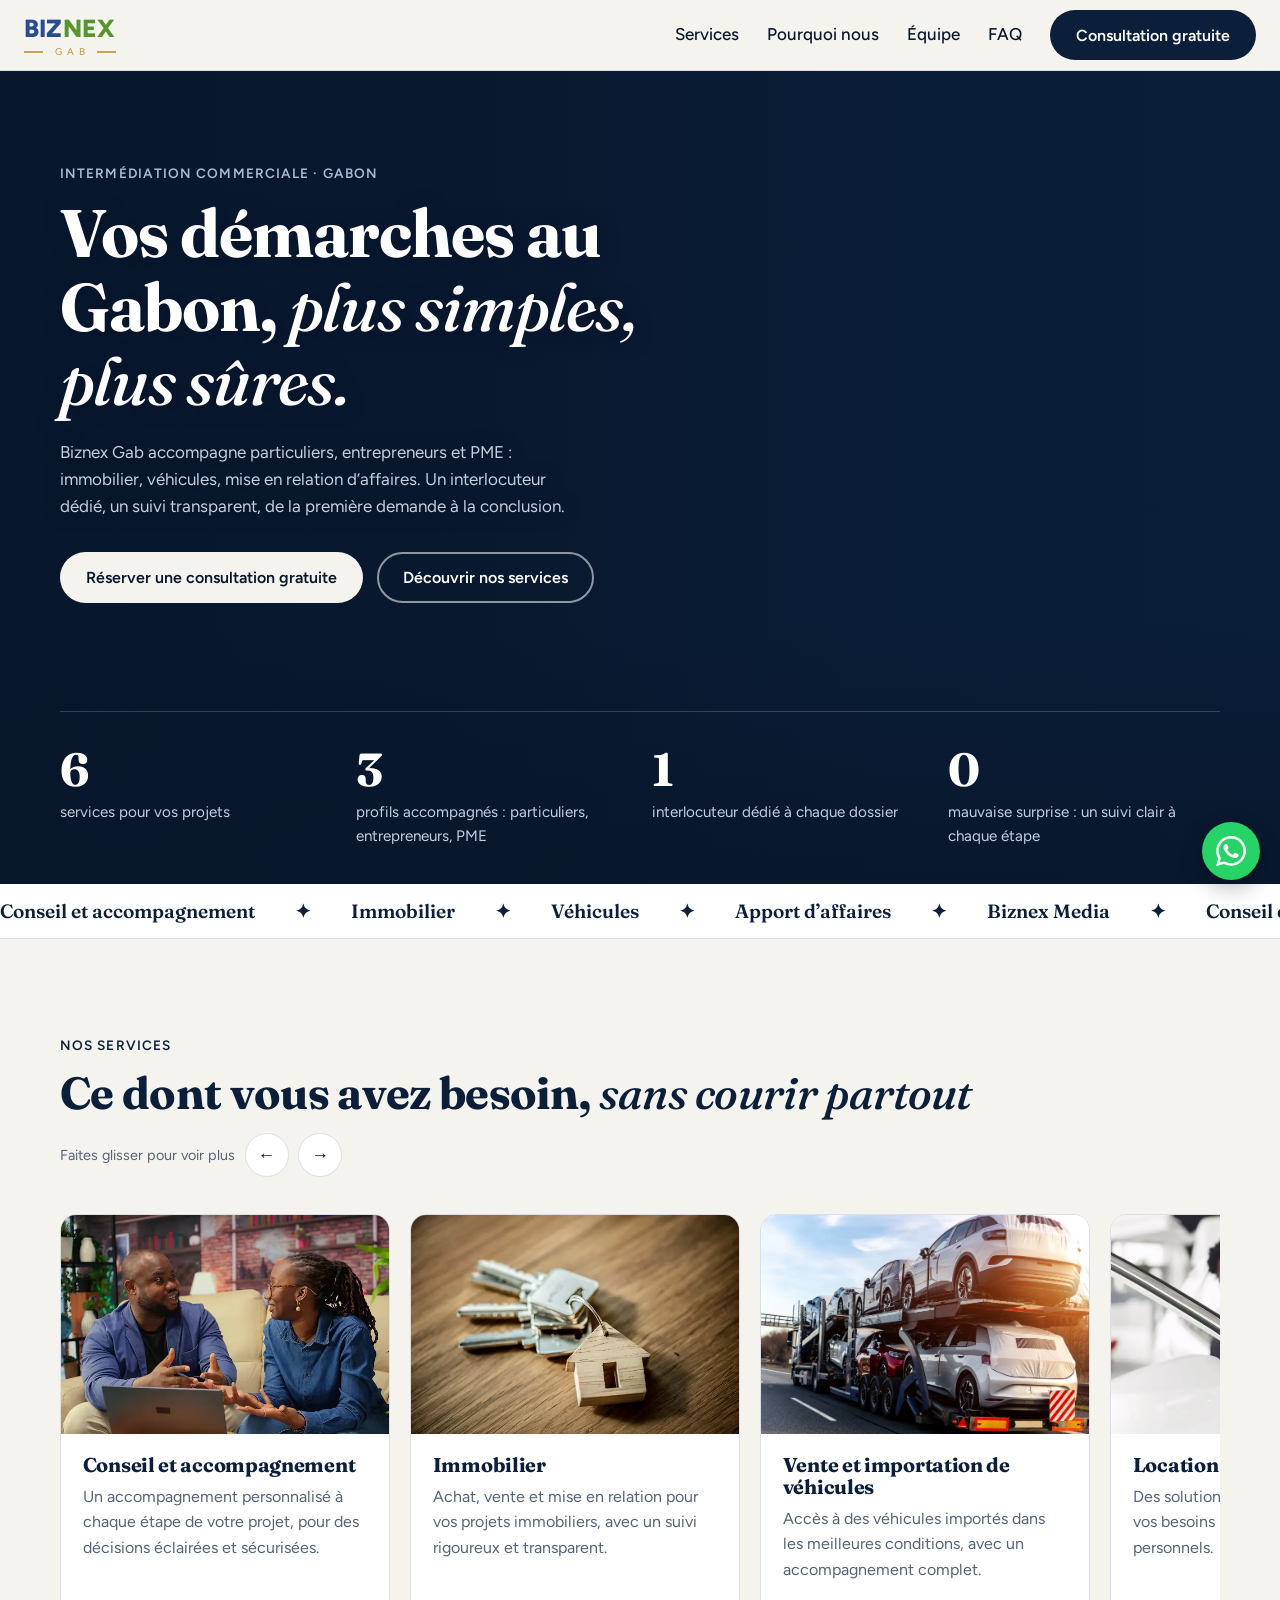
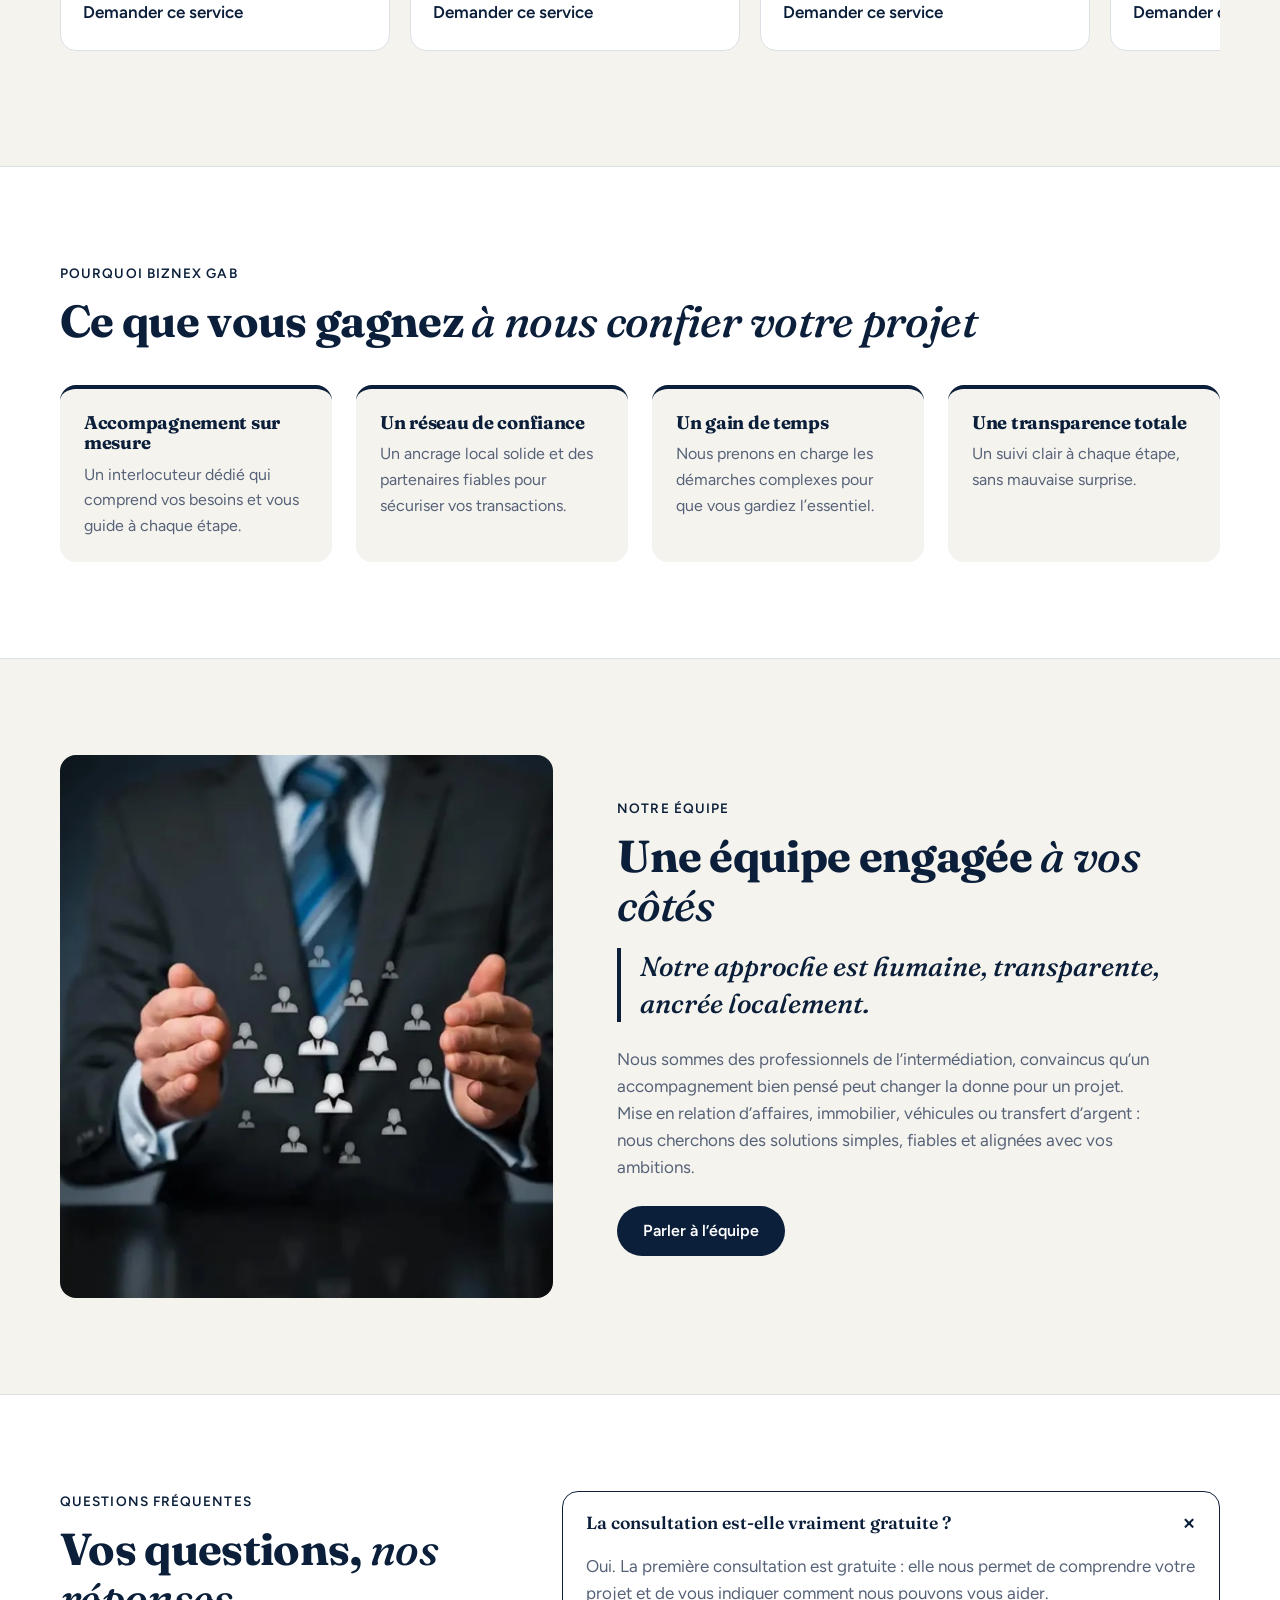
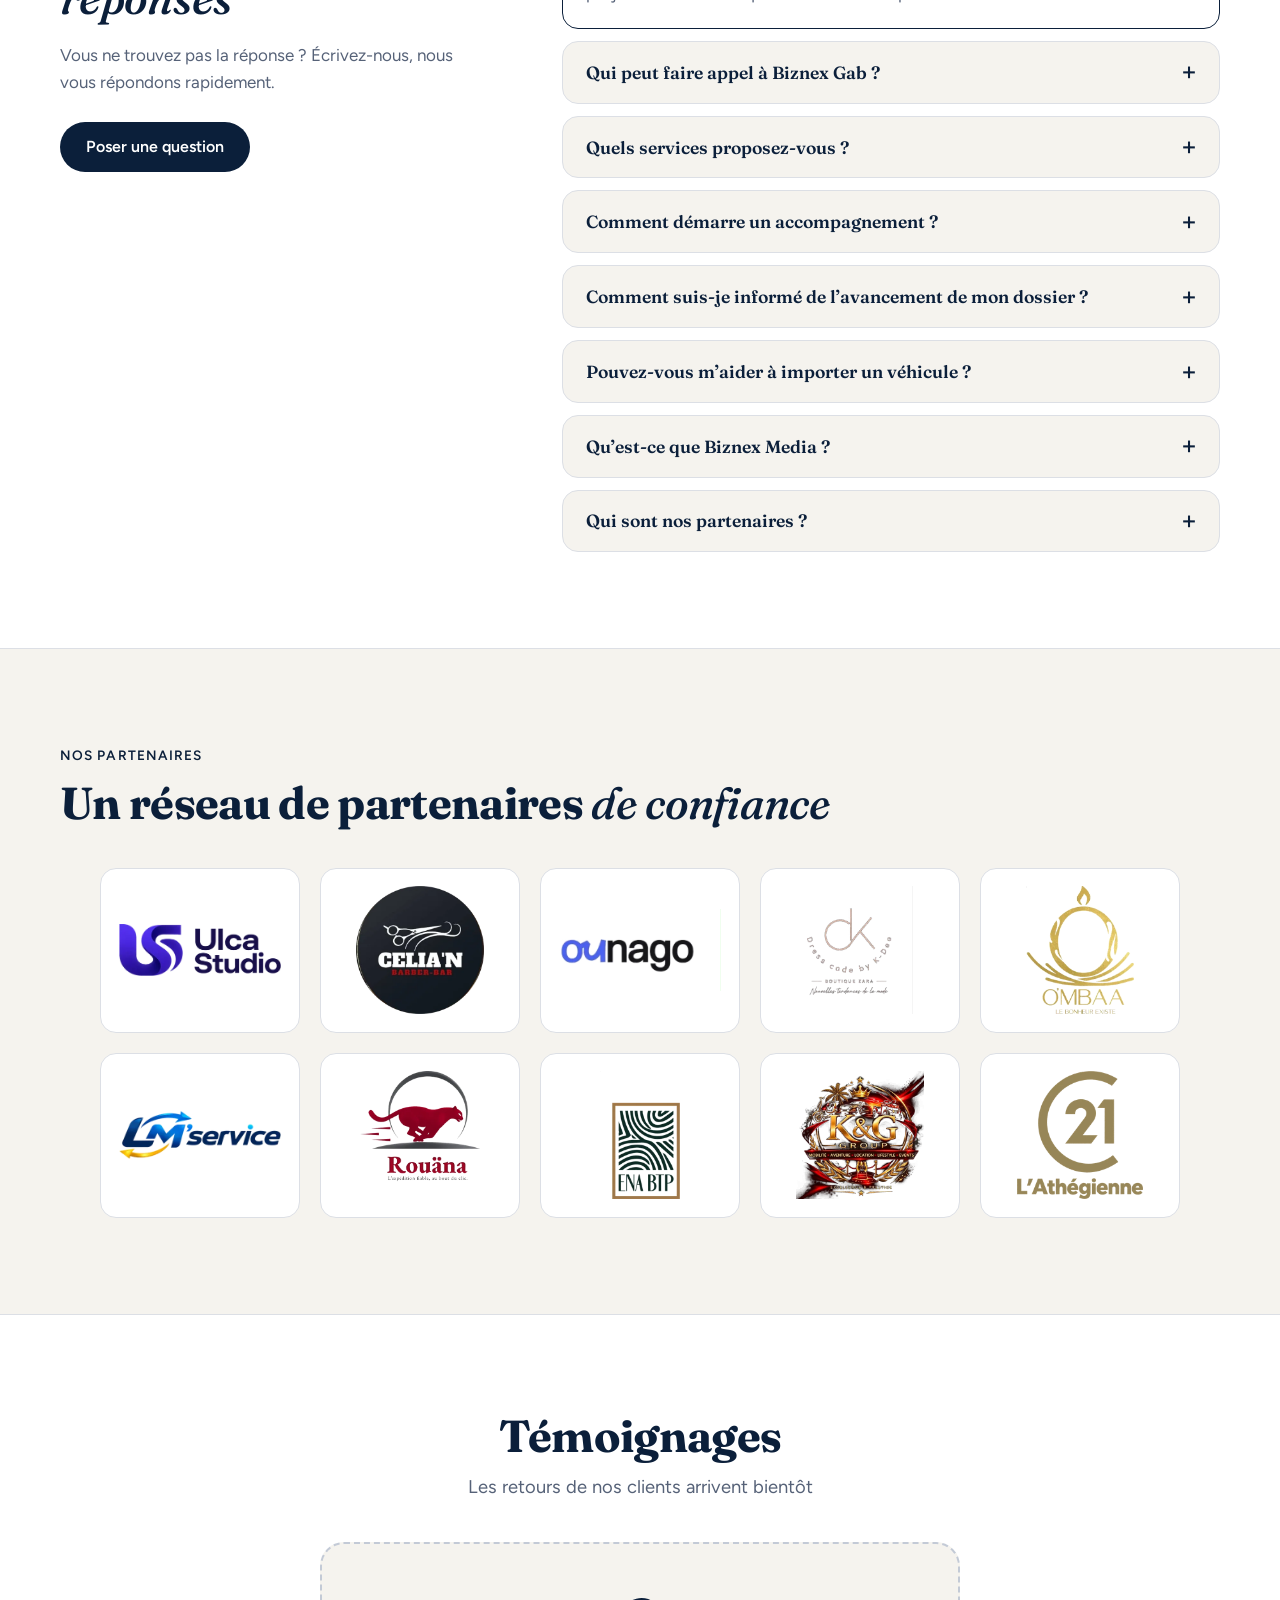
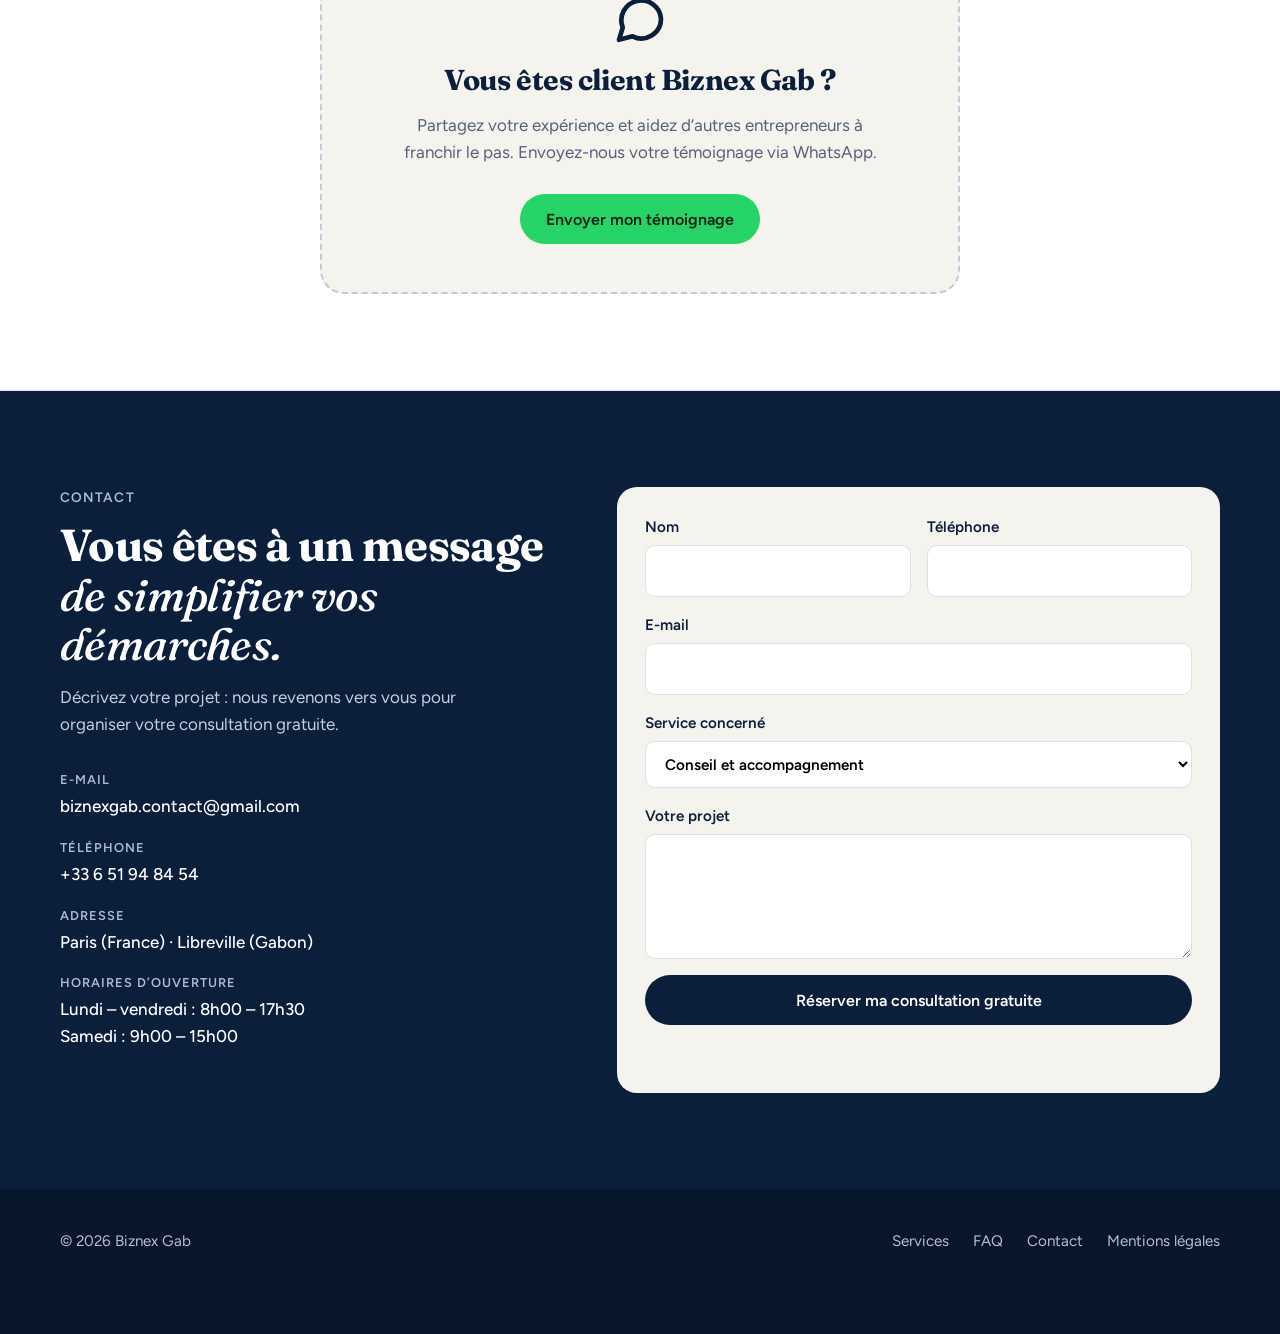
==== commit 242aef8f: "Ajout logo Century21, FAQ partenaires et nouveau header" ====
--- a/index.html
+++ b/index.html
@@ -9,7 +9,7 @@
 <meta name="description" content="Biznex Gab accompagne particuliers, entrepreneurs et PME au Gabon : immobilier, véhicules, apport d’affaires, conseil et podcasts.">
 <link rel="preconnect" href="https://fonts.googleapis.com">
 <link rel="preconnect" href="https://fonts.gstatic.com" crossorigin>
-<link href="https://fonts.googleapis.com/css2?family=Fraunces:ital,opsz,wght@0,9..144,600;0,9..144,700;1,9..144,500&family=Figtree:wght@400;500;600&display=swap" rel="stylesheet">
+<link href="https://fonts.googleapis.com/css2?family=Fraunces:ital,opsz,wght@0,9..144,600;0,9..144,700;1,9..144,500&family=Figtree:wght@400;500;600;800&display=swap" rel="stylesheet">
 <link rel="stylesheet" href="css/style.css">
 <script>document.documentElement.classList.add('js')</script>
 <script type="application/ld+json">
@@ -78,7 +78,7 @@
       "name": "Qui sont nos partenaires ?",
       "acceptedAnswer": {
         "@type": "Answer",
-        "text": "Biznex Gab s’appuie sur un réseau de partenaires de confiance : Ulca Studio, Celia’N Barber-Bar, Ounago, Dress Code by K-Dee (Boutique Zara), O’MBAA, LM’service, Rouäna, ENA BTP et K&G Group. Retrouvez leurs logos dans la section Nos partenaires."
+        "text": "Biznex Gab s’appuie sur un réseau de partenaires de confiance : Ulca Studio, Celia’N Barber-Bar, Ounago, Dress Code by K-Dee (Boutique Zara), O’MBAA, LM’service, Rouäna, ENA BTP, K&G Group et Century 21 L’Athégienne. Retrouvez leurs logos dans la section Nos partenaires."
       }
     }
   ]
@@ -90,7 +90,7 @@
 <div class="progress" id="progress"></div>
 <header>
   <div class="wrap nav">
-    <a class="logo" href="#haut" aria-label="Biznex Gab, accueil">Biznex Gab</a>
+    <a class="logo" href="#haut" aria-label="Biznex Gab, accueil"><span class="logo-mot"><span class="logo-biz">BIZ</span><span class="logo-nex">NEX</span></span><span class="logo-gab">GAB</span></a>
     <button class="burger" aria-label="Ouvrir le menu" aria-expanded="false" aria-controls="menu"><span></span><span></span><span></span></button>
     <nav aria-label="Navigation principale">
       <ul id="menu">
@@ -219,7 +219,7 @@
         </details>
         <details>
           <summary>Qui sont nos partenaires ?</summary>
-          <div class="faq-rep"><p>Biznex Gab s’appuie sur un réseau de partenaires de confiance : Ulca Studio, Celia’N Barber-Bar, Ounago, Dress Code by K-Dee (Boutique Zara), O’MBAA, LM’service, Rouäna, ENA BTP et K&amp;G Group. Retrouvez leurs logos dans la section <a href="#partenaires">Nos partenaires</a>.</p></div>
+          <div class="faq-rep"><p>Biznex Gab s’appuie sur un réseau de partenaires de confiance : Ulca Studio, Celia’N Barber-Bar, Ounago, Dress Code by K-Dee (Boutique Zara), O’MBAA, LM’service, Rouäna, ENA BTP, K&amp;G Group et Century 21 L’Athégienne. Retrouvez leurs logos dans la section <a href="#partenaires">Nos partenaires</a>.</p></div>
         </details>
       </div>
     </div>
@@ -238,6 +238,7 @@
       <li><img src="images/partenaires/rouana.webp" alt="Rouäna" loading="lazy"></li>
       <li><img src="images/partenaires/ena-btp.webp" alt="ENA BTP" loading="lazy"></li>
       <li><img src="images/partenaires/kg-group.webp" alt="K&amp;G Group" loading="lazy"></li>
+      <li><img src="images/partenaires/century21.webp" alt="Century 21 L’Athégienne" loading="lazy"></li>
       </ul>
     </div>
   </section>
--- a/css/style.css
+++ b/css/style.css
@@ -177,10 +177,44 @@
 }
 
 .logo {
-  font: 700 1.4rem 'Figtree', system-ui, sans-serif;
-  letter-spacing: -.01em;
-  color: var(--nuit2);
+  display: inline-flex;
+  flex-direction: column;
+  align-items: stretch;
+  gap: .22rem;
+  line-height: 1;
   text-decoration: none
+}
+
+.logo-mot {
+  font: 800 1.55rem 'Figtree', system-ui, sans-serif;
+  letter-spacing: .01em;
+  text-align: center
+}
+
+.logo-biz {
+  color: #264c92
+}
+
+.logo-nex {
+  color: #55962f
+}
+
+.logo-gab {
+  display: flex;
+  align-items: center;
+  gap: .45rem;
+  font: 500 .62rem 'Figtree', system-ui, sans-serif;
+  letter-spacing: .5em;
+  text-indent: .5em;
+  color: #c4a352
+}
+
+.logo-gab::before,
+.logo-gab::after {
+  content: "";
+  flex: 1;
+  height: 1.5px;
+  background: #c4a352
 }
 
 nav ul {
@@ -722,29 +756,40 @@
     grid-template-columns: 1fr 1fr
   }
 
-  .burger {
-    display: block
-  }
+    .burger {
+  display: block;
+  margin-left: auto;
+  flex-shrink: 0;
+}
 
   .nav {
-    position: relative
-  }
+  position: relative;
+  display: flex;
+  align-items: center;
+  justify-content: space-between;
+}
+
+.nav > nav {
+  position: absolute;
+  top: 100%;
+  right: 0;
+  width: min(320px, calc(100vw - 2rem));
+  z-index: 100;
+}
 
   nav ul {
-    position: absolute;
-    inset: 100% 0 auto auto;
-    width: min(320px, 100%);
-    background: var(--papier);
-    flex-direction: column;
-    align-items: stretch;
-    gap: 0;
-    padding: .5rem 1.25rem 1.25rem;
-    border: 1px solid var(--trait);
-    border-radius: 0 0 var(--r) var(--r);
-    box-shadow: 0 16px 30px rgba(11, 31, 58, .15);
-    display: none
-  }
-
+  position: static;
+  width: 100%;
+  background: var(--papier);
+  flex-direction: column;
+  align-items: stretch;
+  gap: 0;
+  padding: .5rem 1.25rem 1.25rem;
+  border: 1px solid var(--trait);
+  border-radius: 0 0 var(--r) var(--r);
+  box-shadow: 0 16px 30px rgba(11, 31, 58, .15);
+  display: none;
+}
   nav ul.ouvert {
     display: flex
   }
@@ -931,13 +976,13 @@
   height: 100%;
   object-fit: cover;
   opacity: 0;
-  animation: diapo 35s linear infinite
-}
-
-.hero-bg img:nth-child(2) { animation-delay: 7s }
-.hero-bg img:nth-child(3) { animation-delay: 14s }
-.hero-bg img:nth-child(4) { animation-delay: 21s }
-.hero-bg img:nth-child(5) { animation-delay: 28s }
+  animation: diapo 20s linear infinite
+}
+
+.hero-bg img:nth-child(2) { animation-delay: 4s }
+.hero-bg img:nth-child(3) { animation-delay: 8s }
+.hero-bg img:nth-child(4) { animation-delay: 12s }
+.hero-bg img:nth-child(5) { animation-delay: 16s }
 
 .hero-bg::after {
   content: "";
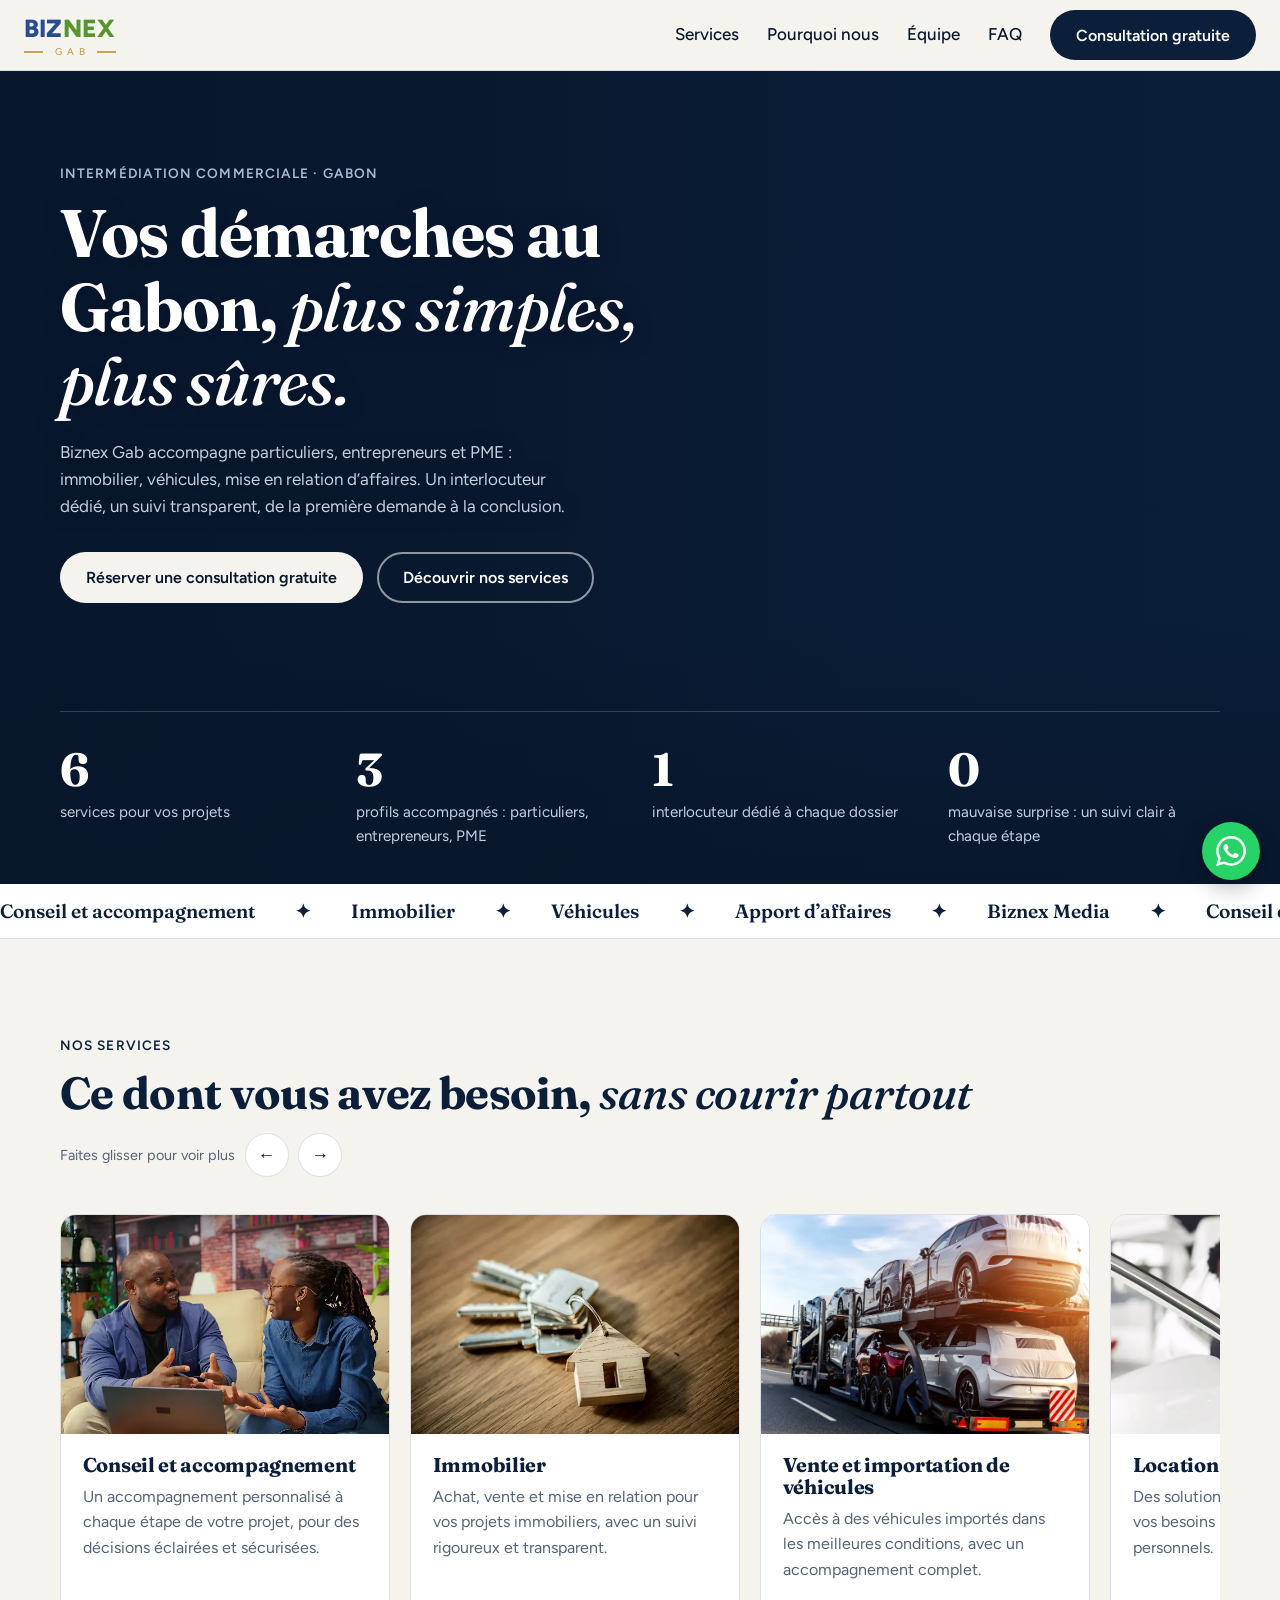
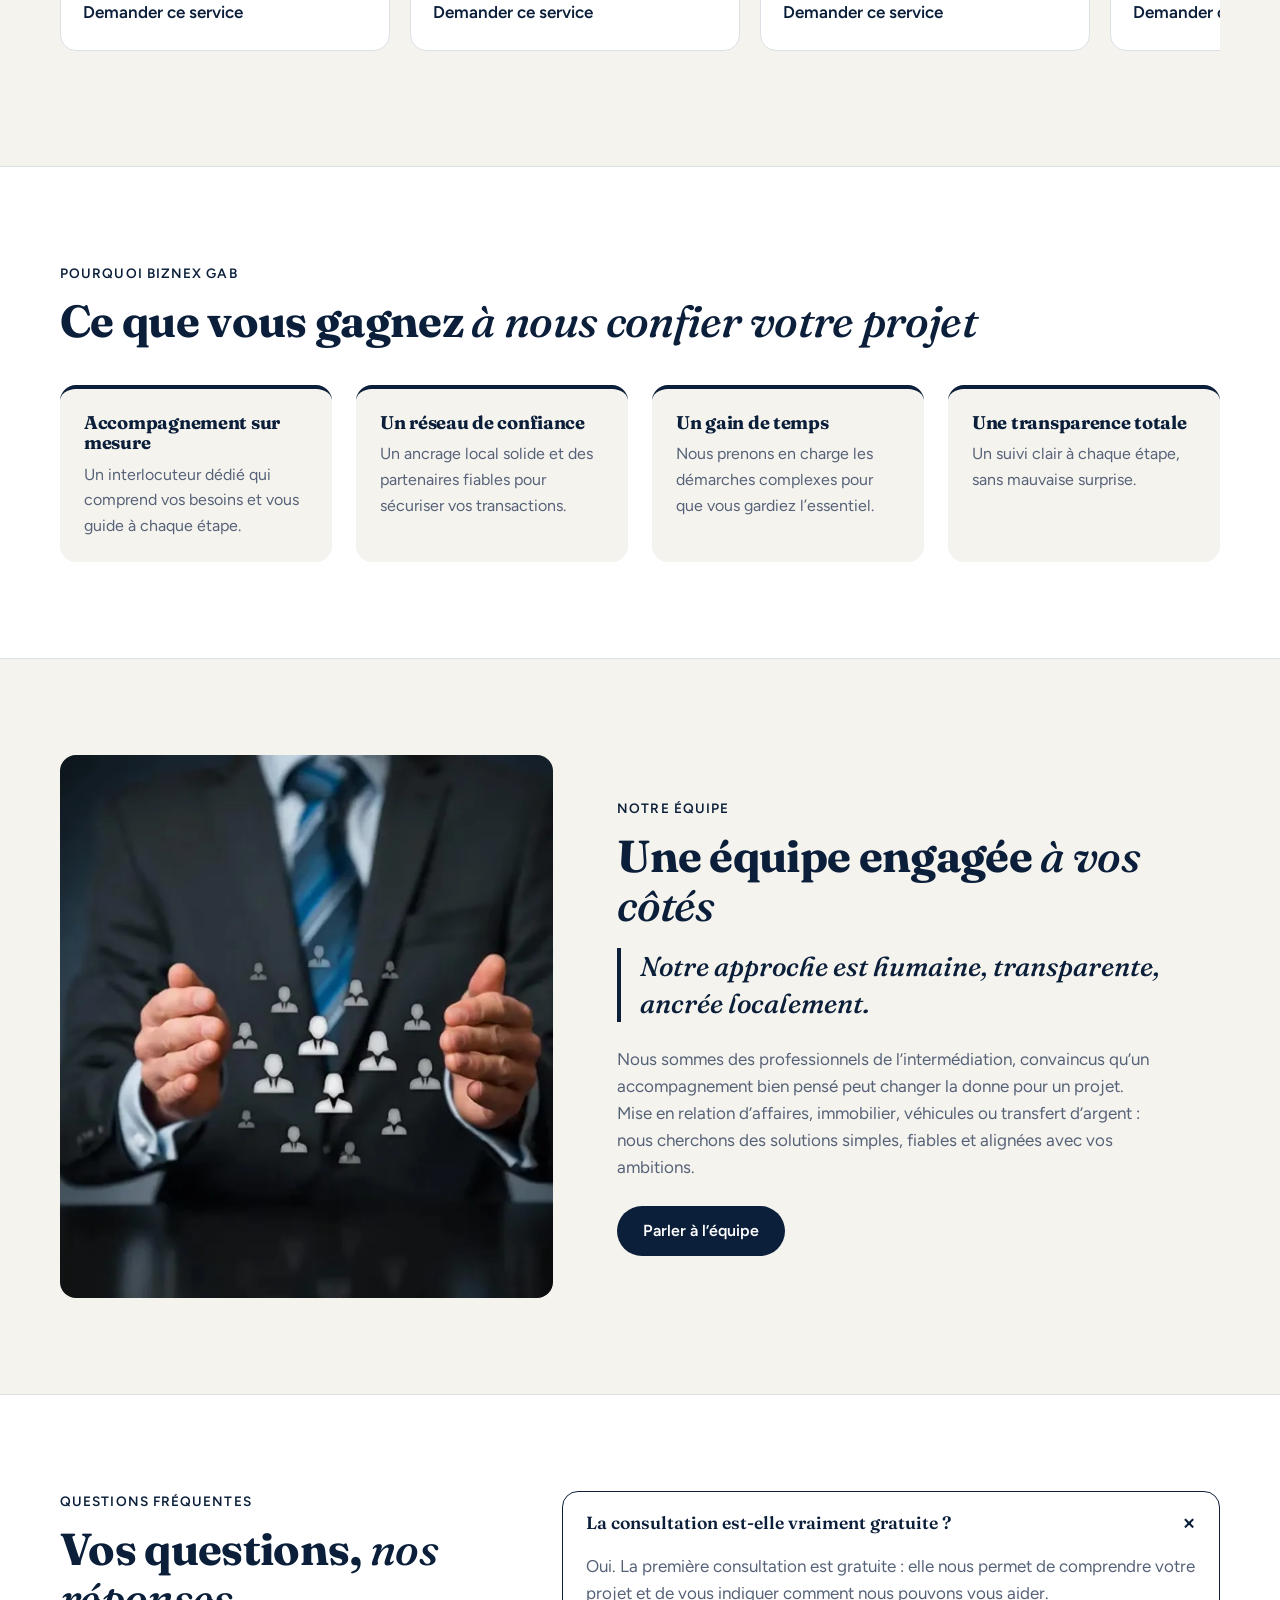
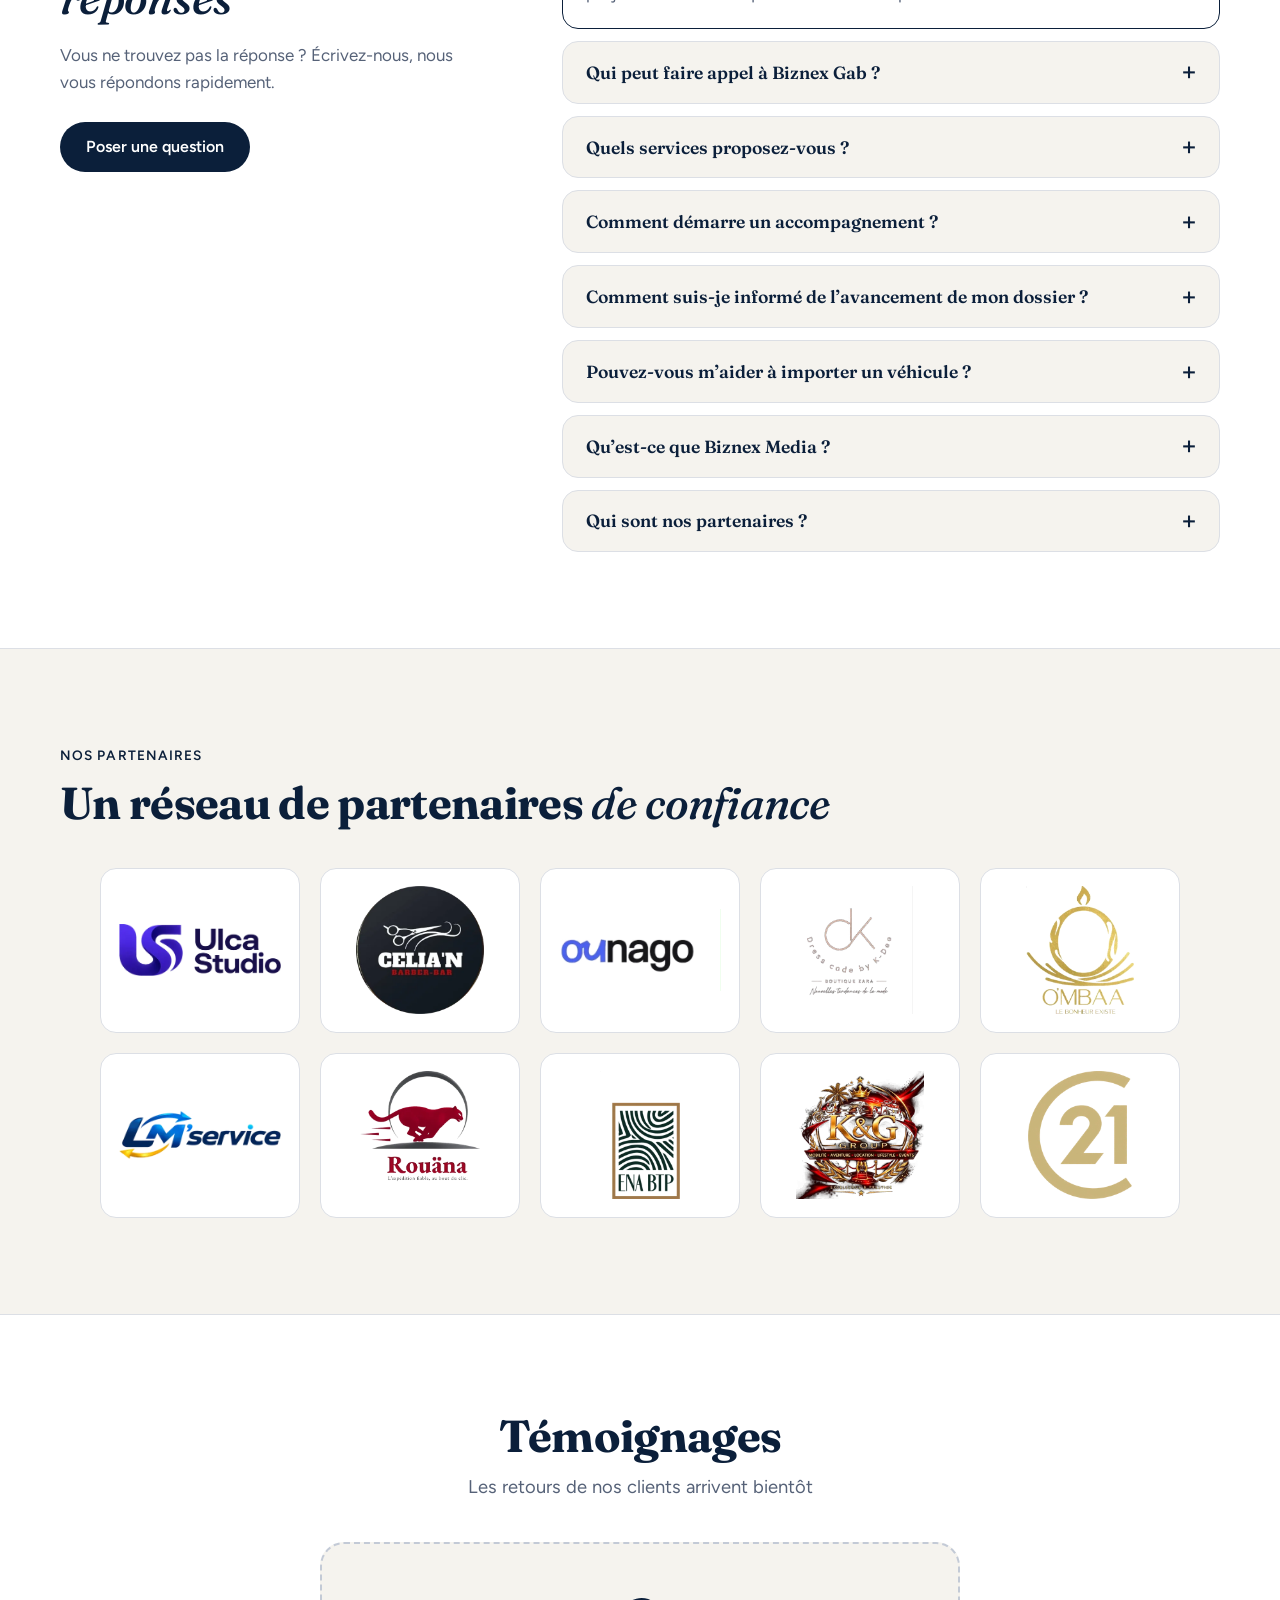
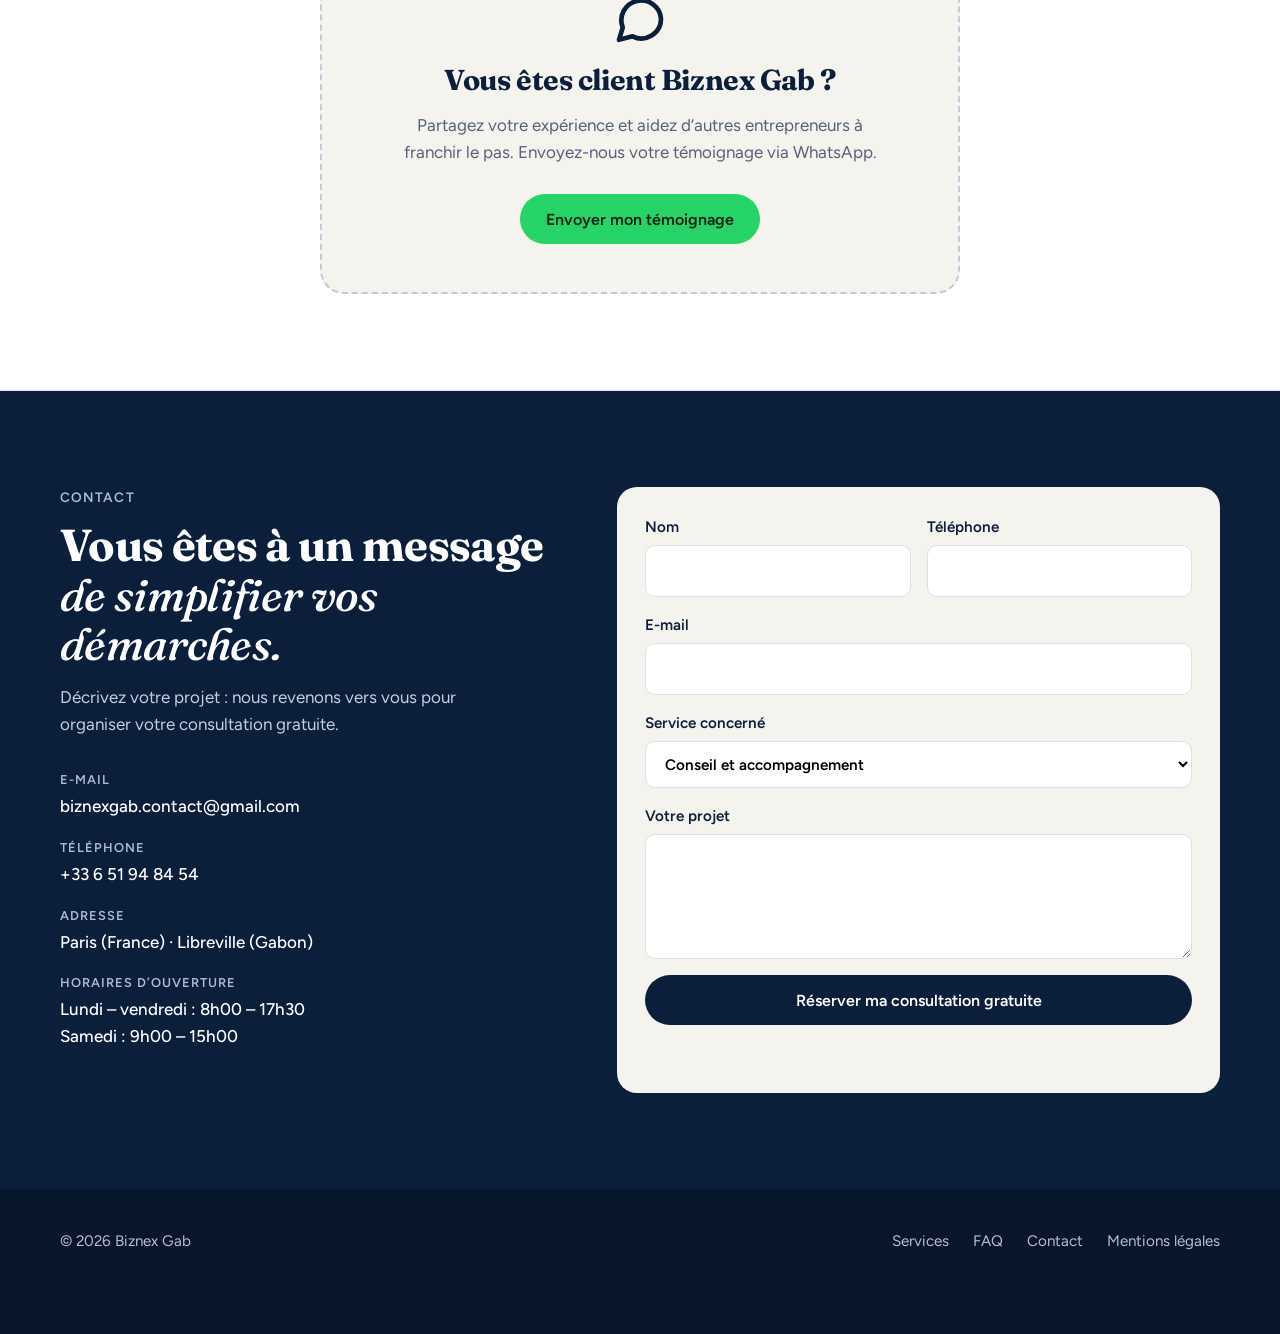
==== commit aa78fec1: "Remplacement du logo Century21" ====
--- a/index.html
+++ b/index.html
@@ -78,7 +78,7 @@
       "name": "Qui sont nos partenaires ?",
       "acceptedAnswer": {
         "@type": "Answer",
-        "text": "Biznex Gab s’appuie sur un réseau de partenaires de confiance : Ulca Studio, Celia’N Barber-Bar, Ounago, Dress Code by K-Dee (Boutique Zara), O’MBAA, LM’service, Rouäna, ENA BTP, K&G Group et Century 21 L’Athégienne. Retrouvez leurs logos dans la section Nos partenaires."
+        "text": "Biznex Gab s’appuie sur un réseau de partenaires de confiance : Ulca Studio, Celia’N Barber-Bar, Ounago, Dress Code by K-Dee (Boutique Zara), O’MBAA, LM’service, Rouäna, ENA BTP, K&G Group et Century 21. Retrouvez leurs logos dans la section Nos partenaires."
       }
     }
   ]
@@ -219,7 +219,7 @@
         </details>
         <details>
           <summary>Qui sont nos partenaires ?</summary>
-          <div class="faq-rep"><p>Biznex Gab s’appuie sur un réseau de partenaires de confiance : Ulca Studio, Celia’N Barber-Bar, Ounago, Dress Code by K-Dee (Boutique Zara), O’MBAA, LM’service, Rouäna, ENA BTP, K&amp;G Group et Century 21 L’Athégienne. Retrouvez leurs logos dans la section <a href="#partenaires">Nos partenaires</a>.</p></div>
+          <div class="faq-rep"><p>Biznex Gab s’appuie sur un réseau de partenaires de confiance : Ulca Studio, Celia’N Barber-Bar, Ounago, Dress Code by K-Dee (Boutique Zara), O’MBAA, LM’service, Rouäna, ENA BTP, K&amp;G Group et Century 21. Retrouvez leurs logos dans la section <a href="#partenaires">Nos partenaires</a>.</p></div>
         </details>
       </div>
     </div>
@@ -238,7 +238,7 @@
       <li><img src="images/partenaires/rouana.webp" alt="Rouäna" loading="lazy"></li>
       <li><img src="images/partenaires/ena-btp.webp" alt="ENA BTP" loading="lazy"></li>
       <li><img src="images/partenaires/kg-group.webp" alt="K&amp;G Group" loading="lazy"></li>
-      <li><img src="images/partenaires/century21.webp" alt="Century 21 L’Athégienne" loading="lazy"></li>
+      <li><img src="images/partenaires/century21.webp" alt="Century 21" loading="lazy"></li>
       </ul>
     </div>
   </section>
